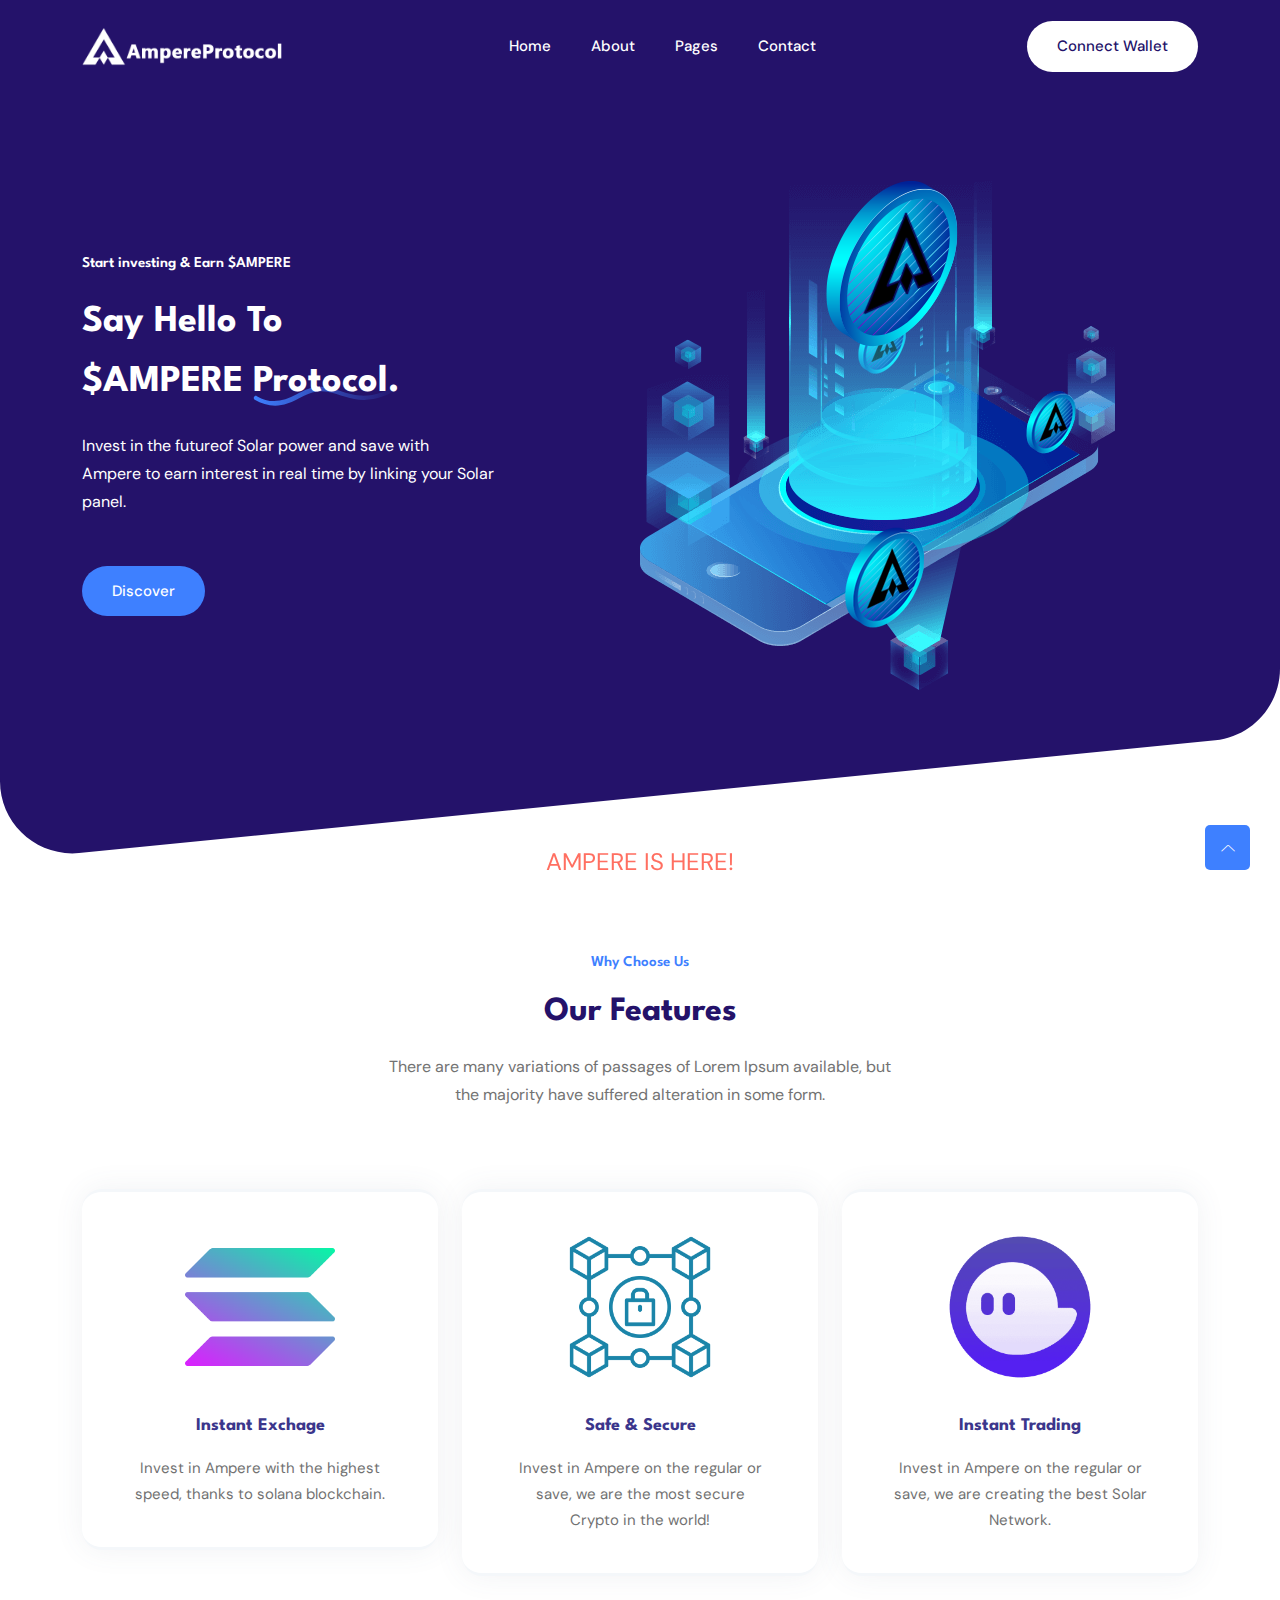
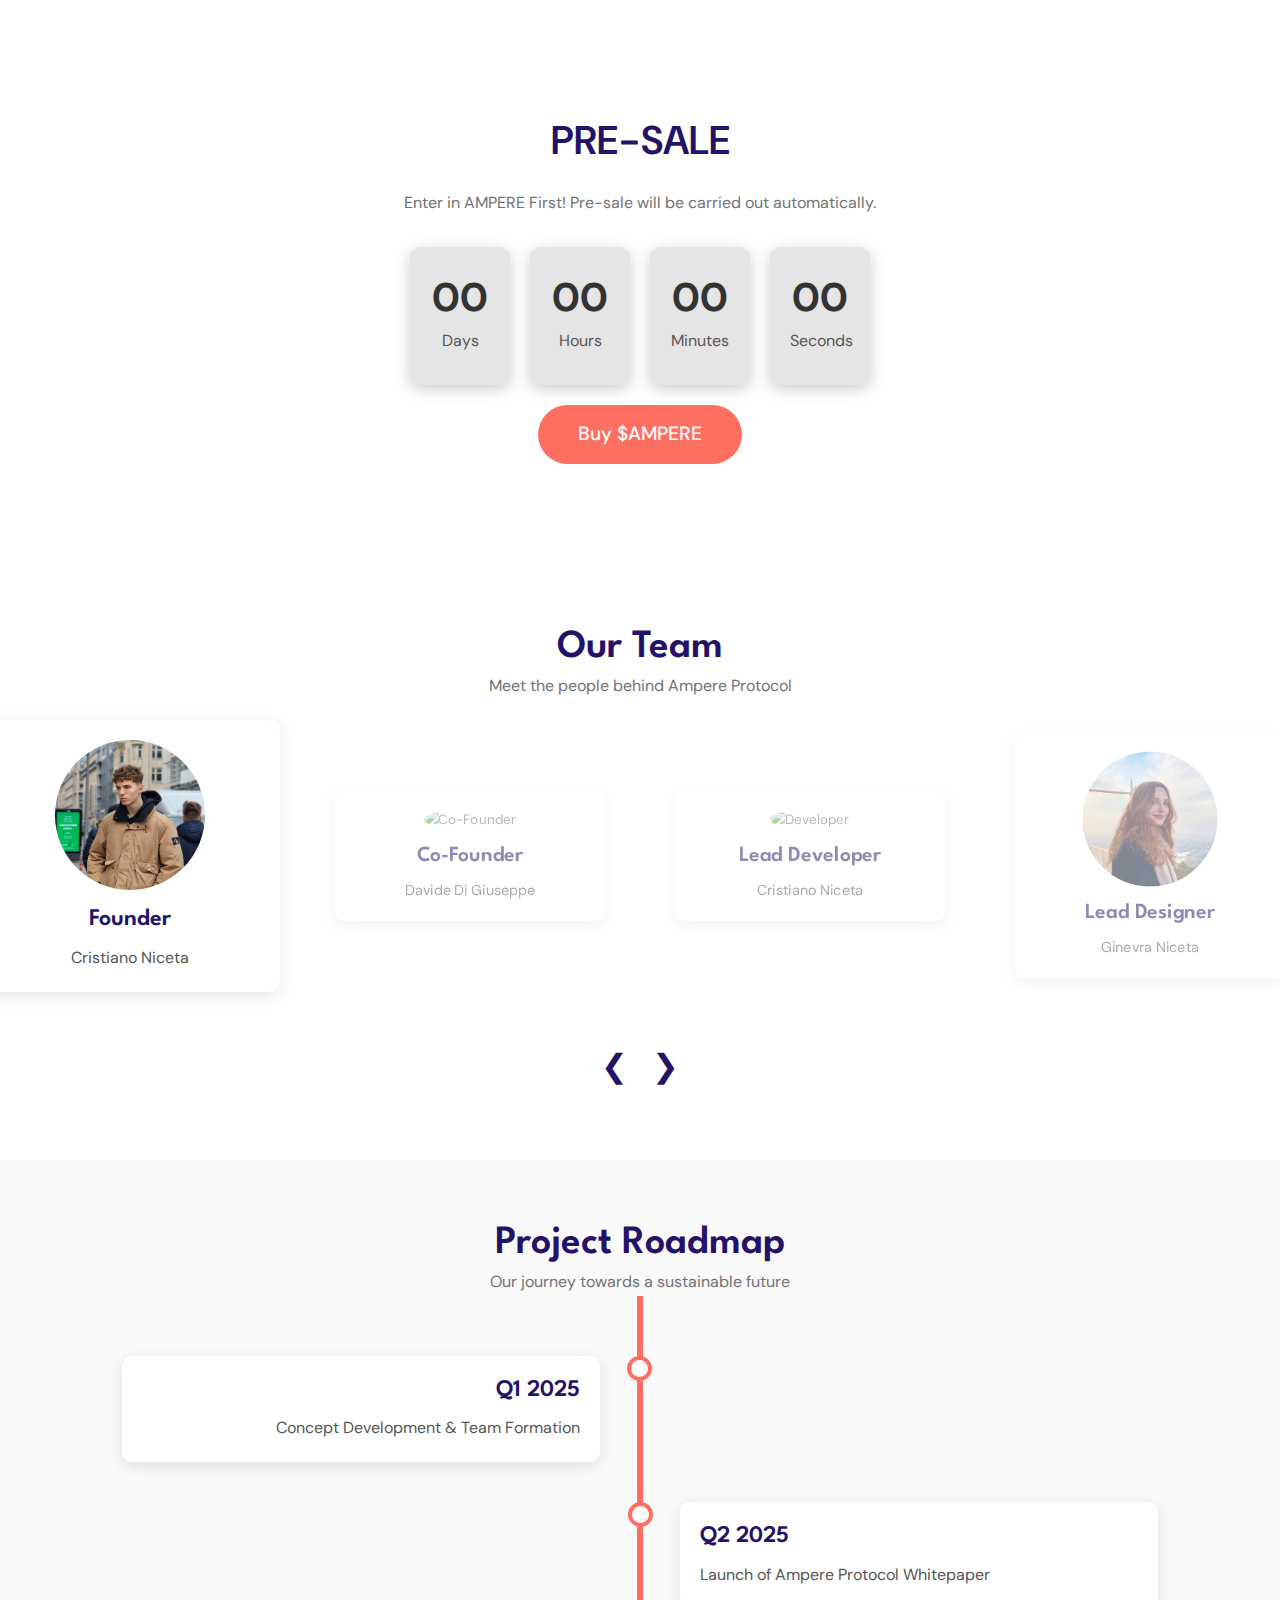
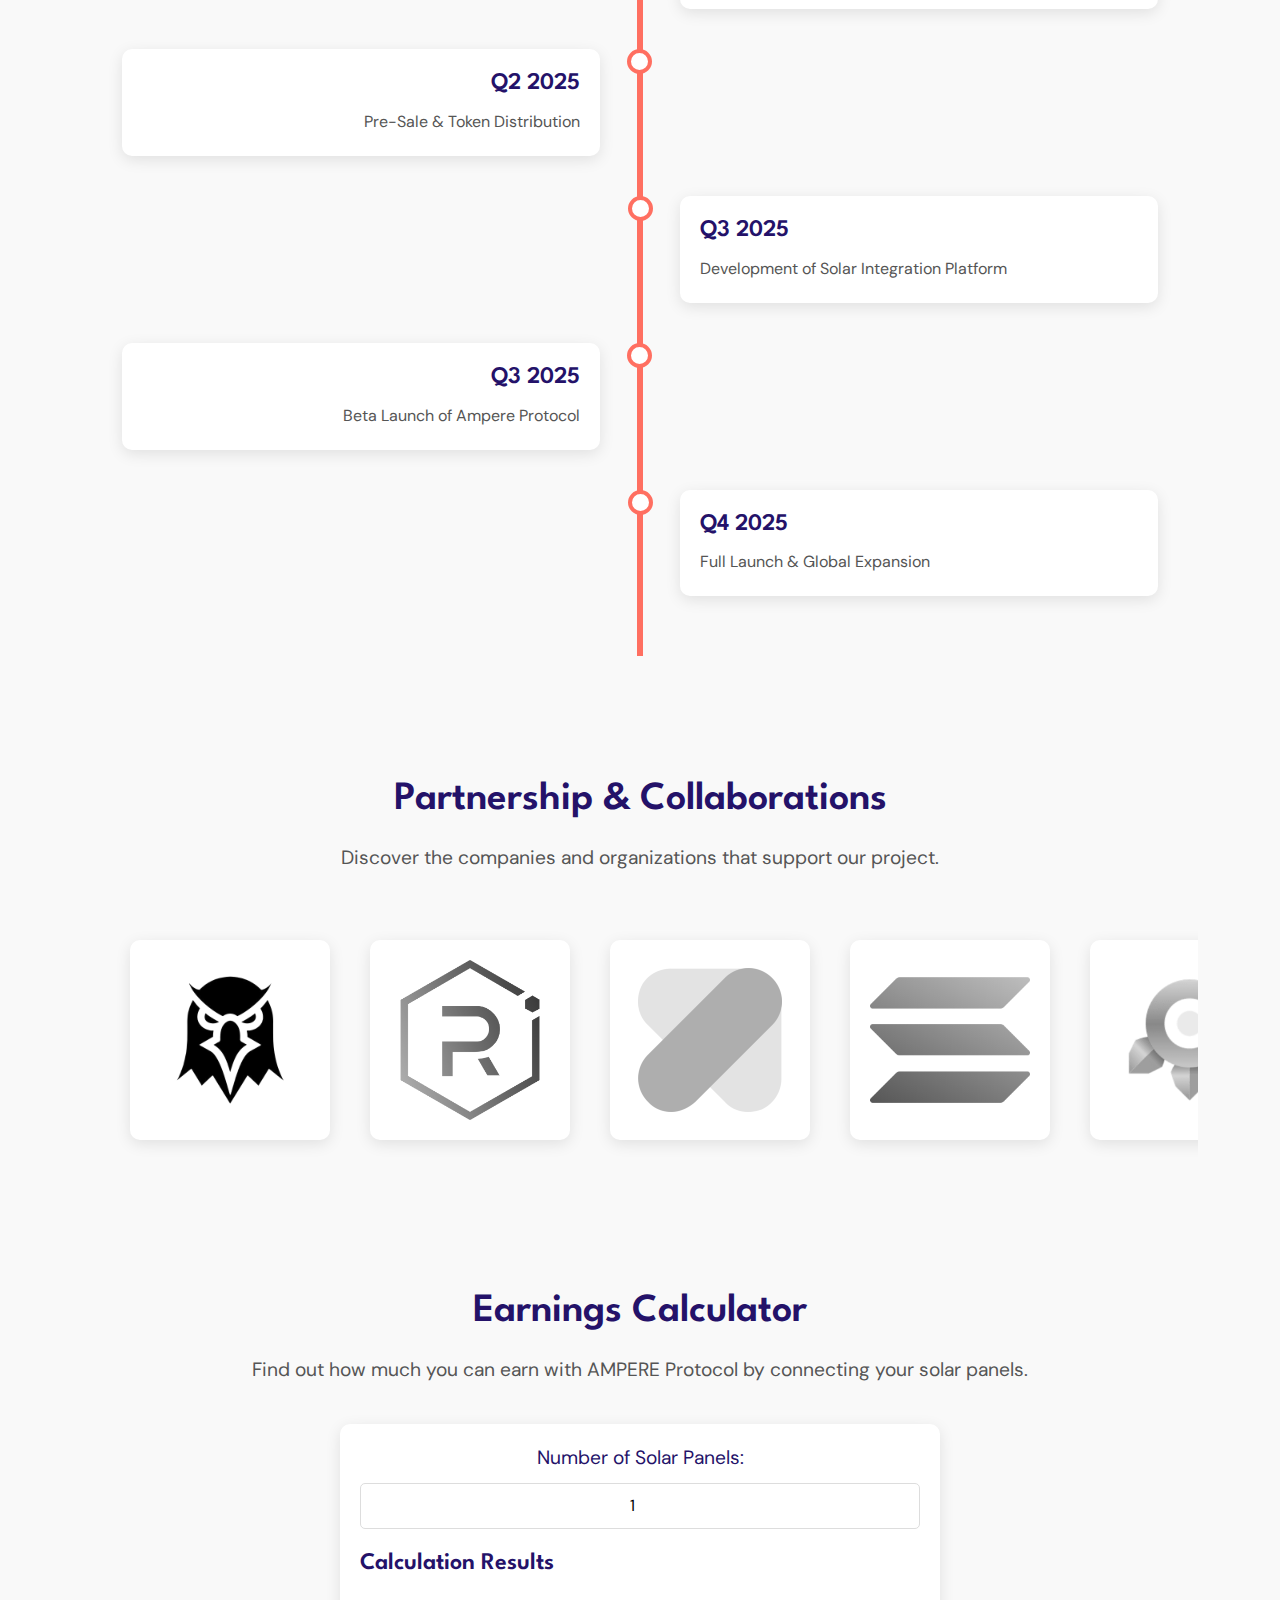
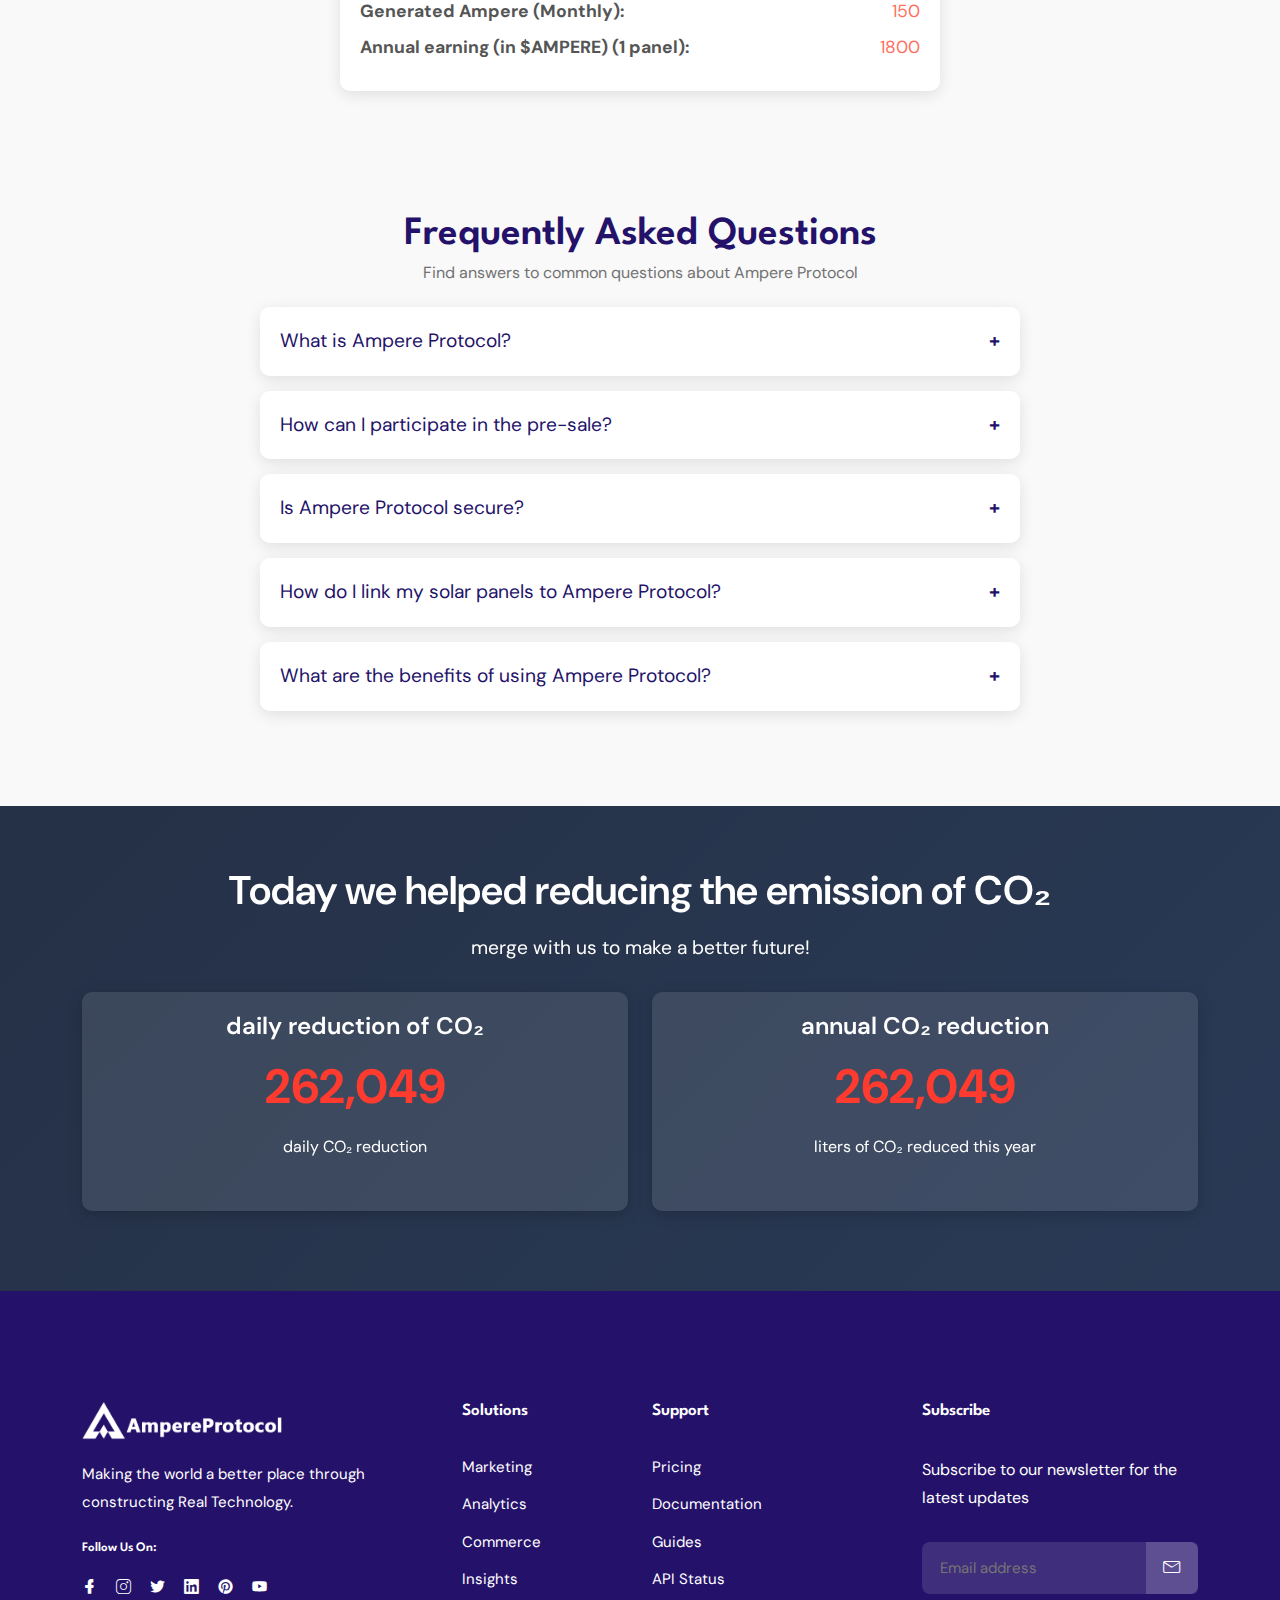
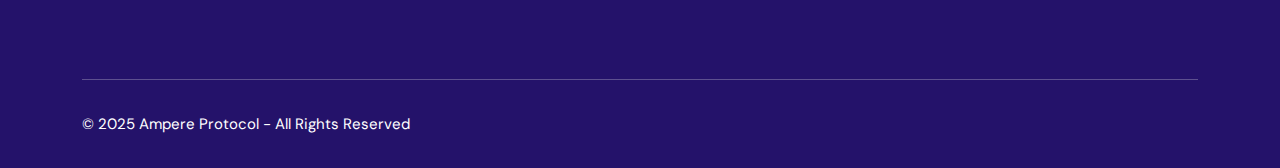
==== index.html @ 222e520d "starting page" ====
<!DOCTYPE html>
<html class="no-js" lang="zxx">

<head>
    <meta charset="utf-8" />
    <meta http-equiv="x-ua-compatible" content="ie=edge" />
    <title>Ampere Protocol - The first Solar crypto.</title>
    <meta name="description" content="" />
    <meta name="viewport" content="width=device-width, initial-scale=1" />
    <link rel="shortcut icon" type="image/x-icon" href="assets/images/favicon.svg" />

    <!-- ========================= CSS here ========================= -->
    <link rel="stylesheet" href="assets/css/bootstrap.min.css" />
    <link rel="stylesheet" href="assets/css/LineIcons.3.0.css" />
    <link rel="stylesheet" href="assets/css/animate.css" />
    <link rel="stylesheet" href="assets/css/tiny-slider.css" />
    <link rel="stylesheet" href="assets/css/glightbox.min.css" />
    <link rel="stylesheet" href="assets/css/main.css" />

    </head>
      <!-- Countdown Timer CSS -->
<body>

    <!-- Preloader -->
    <div class="preloader">
        <div class="preloader-inner">
            <div class="preloader-icon">
                <span></span>
                <span></span>
            </div>
        </div>
    </div>
    <!-- /End Preloader -->

    <!-- Start Header Area -->
    <header class="header navbar-area">
        <div class="container">
            <div class="row align-items-center">
                <div class="col-lg-12">
                    <div class="nav-inner">
                        <!-- Start Navbar -->
                        <nav class="navbar navbar-expand-lg">
                            <a class="navbar-brand" href="index.html">
                                <img src="assets/images/logo/white-logo.svg" alt="Logo">
                            </a>
                            <button class="navbar-toggler mobile-menu-btn" type="button" data-bs-toggle="collapse"
                                data-bs-target="#navbarSupportedContent" aria-controls="navbarSupportedContent"
                                aria-expanded="false" aria-label="Toggle navigation">
                                <span class="toggler-icon"></span>
                                <span class="toggler-icon"></span>
                                <span class="toggler-icon"></span>
                            </button>
                            <div class="collapse navbar-collapse sub-menu-bar" id="navbarSupportedContent">
                                <ul id="nav" class="navbar-nav ms-auto">
                                    <li class="nav-item">
                                        <a href="index.html" class="active" aria-label="Toggle navigation">Home</a>
                                    </li>
                                    <li class="nav-item">
                                        <a href="about-us.html" aria-label="Toggle navigation">About</a>
                                    </li>
                                    <li class="nav-item">
                                        <a class="dd-menu collapsed" href="javascript:void(0)" data-bs-toggle="collapse"
                                            data-bs-target="#submenu-1-1" aria-controls="navbarSupportedContent"
                                            aria-expanded="false" aria-label="Toggle navigation">Pages</a>
                                        <ul class="sub-menu collapse" id="submenu-1-1">
                                            <li class="nav-item"><a href="about-us.html">About Us</a></li>
                                            <li class="nav-item"><a href="signin.html">Sign In</a></li>
                                            <li class="nav-item"><a href="signup.html">Sign Up</a></li>
                                            <li class="nav-item"><a href="reset-password.html">Reset Password</a>
                                            <li class="nav-item"><a href="mail-success.html">Mail Success</a></li>
                                            <li class="nav-item"><a href="404.html">404 Error</a></li>
                                        </ul>
                                    </li>
                                    <li class="nav-item">
                                        <a href="contact.html" aria-label="Toggle navigation">Contact</a>
                                    </li>
                                </ul>
                            </div> <!-- navbar collapse -->
                            <div class="button">
                                <a href="#" id="connectWallet" class="btn">Connect Wallet</a>
                            </div>
                        </nav>
                        <!-- End Navbar -->
                    </div>
                </div>
            </div> <!-- row -->
        </div> <!-- container -->
    </header>
    <!-- End Header Area -->

    <!-- Start Hero Area -->
    <section class="hero-area">
        <img class="hero-shape" src="assets/images/hero/hero-shape.svg" alt="#">
        <div class="container">
            <div class="row align-items-center">
                <div class="col-lg-5 col-md-12 col-12">
                    <div class="hero-content">
                        <h4 class="wow fadeInUp" data-wow-delay=".2s">Start investing & Earn $AMPERE</h4>
                        <h1 class="wow fadeInUp" data-wow-delay=".4s">Say Hello
                            to <br>$AMPERE
                            <span>
                                <img class="text-shape" src="assets/images/hero/text-shape.svg" alt="#">
                                Protocol.
                            </span>
                        </h1>
                        <p class="wow fadeInUp" data-wow-delay=".6s">Invest in the futureof Solar power and save
                            with<br> Ampere to earn interest in real time by linking your Solar panel.
                        </p>
                        <div class="button wow fadeInUp" data-wow-delay=".8s">
                            <a href="about-us.html" class="btn ">Discover</a>
                        </div>
                    </div>
                </div>
                <div class="col-lg-7 col-12">
                    <div class="hero-image">
                        <img class="main-image" src="assets/images/hero/home2-bg.png" alt="#">
                        <img class="h2-move-1" src="assets/images/hero/h2-bit-l.png" alt="#">
                        <img class="h2-move-2" src="assets/images/hero/h2-bit-m.png" alt="#">
                        <img class="h2-move-3" src="assets/images/hero/h2-bit-s.png" alt="#">
                    </div>
                </div>
            </div>
        </div>
    </section>
    <!-- End Hero Area -->

    <!-- Start Feature Area -->
    <div class="feature section">
        <div class="container">
            <div class="row">
                <div class="col-12">
                    <div class="section-title">
                        <h3 class="wow zoomIn" data-wow-delay=".2s">Why choose us</h3>
                        <h2 class="wow fadeInUp" data-wow-delay=".4s">Our features</h2>
                        <p class="wow fadeInUp" data-wow-delay=".6s">There are many variations of passages of Lorem
                            Ipsum available, but the majority have suffered alteration in some form.</p>
                    </div>
                </div>
            </div>
            <div class="row">
                <div class="col-lg-4 col-md-6 col-12 wow fadeInUp" data-wow-delay=".2s">
                    <div class="feature-box">
                        <div class="tumb">
                            <img src="assets/images/features/feature-icon-1.png" alt="">
                        </div>
                        <h4 class="text-title">Instant Exchage</h4>
                        <p>Invest in Ampere with the highest speed, thanks to solana blockchain.</p>
                    </div>
                </div>
                <div class="col-lg-4 col-md-6 col-12 wow fadeInUp" data-wow-delay=".4s">
                    <div class="feature-box">
                        <div class="tumb">
                            <img src="assets/images/features/feature-icon-2.png" alt="">
                        </div>
                        <h4 class="text-title">Safe & Secure</h4>
                        <p>Invest in Ampere on the regular or save, we are the most secure Crypto in the world!</p>
                    </div>
                </div>
                <div class="col-lg-4 col-md-6 col-12 wow fadeInUp" data-wow-delay=".6s">
                    <div class="feature-box">
                        <div class="tumb">
                            <img src="assets/images/features/feature-icon-3.png" alt="">
                        </div>
                        <h4 class="text-title">Instant Trading</h4>
                        <p>Invest in Ampere on the regular or save, we are creating the best Solar Network.</p>
                    </div>
                </div>
            </div>
        </div>
    </div>
    <!-- End Features Area -->

    <!-- Start Pre-Sale Area -->
    <section class="pre-sale-section">
        <div class="container">
            <h2>PRE-SALE</h2>
            <p>Enter in AMPERE First! Pre-sale will be carried out automatically.</p>
            <div class="countdown" id="countdown">
                <div>
                    <span id="days">00</span>
                    <p>Days</p>
                </div>
                <div>
                    <span id="hours">00</span>
                    <p>Hours</p>
                </div>
                <div>
                    <span id="minutes">00</span>
                    <p>Minutes</p>
                </div>
                <div>
                    <span id="seconds">00</span>
                    <p>Seconds</p>
                </div>
            </div>
            <div class="button">
                <a href="#" id="buyAmpere" class="btn">Buy $AMPERE</a>
            </div>
        </div>
    </section>
    <!-- End Pre-Sale Area -->
	<!-- Start Team Section -->
<section class="team-section" style="padding: 60px 0; background: #fff; text-align: center;">
    <div class="container">
        <h2 class="wow fadeInUp" data-wow-delay=".2s">Our Team</h2>
        <p class="wow fadeInUp" data-wow-delay=".4s">Meet the people behind Ampere Protocol</p>

        <div class="team-carousel">
            <div class="team-member active">
                <img src="assets/images/team/founder.png" alt="Founder">
                <h3>Founder</h3>
                <p>Cristiano Niceta</p>
            </div>
            <div class="team-member">
                <img src="assets/images/team/co-founder.jpg" alt="Co-Founder">
                <h3>Co-Founder</h3>
                <p>Davide Di Giuseppe</p>
            </div>
            <div class="team-member">
                <img src="assets/images/team/developer.jpg" alt="Developer">
                <h3>Lead Developer</h3>
                <p>Cristiano Niceta</p>
            </div>
            <div class="team-member">
                <img src="assets/images/team/designer.jpg" alt="Designer">
                <h3>Lead Designer</h3>
                <p>Ginevra Niceta</p>
            </div>
        </div>

        <div class="carousel-controls">
            <button id="prevBtn" class="carousel-btn">&#10094;</button>
            <button id="nextBtn" class="carousel-btn">&#10095;</button>
        </div>
    </div>
</section>
<!-- End Team Section -->
<!-- Start Roadmap Section -->
<section class="roadmap-section" style="padding: 60px 0; background: #f9f9f9; text-align: center;">
    <div class="container">
        <h2 class="wow fadeInUp" data-wow-delay=".2s">Project Roadmap</h2>
        <p class="wow fadeInUp" data-wow-delay=".4s">Our journey towards a sustainable future</p>

        <div class="timeline">
            <div class="timeline-item">
                <div class="timeline-content wow fadeInUp" data-wow-delay=".2s">
                    <h3>Q1 2025</h3>
                    <p>Concept Development & Team Formation</p>
                </div>
            </div>
            <div class="timeline-item">
                <div class="timeline-content wow fadeInUp" data-wow-delay=".4s">
                    <h3>Q2 2025</h3>
                    <p>Launch of Ampere Protocol Whitepaper</p>
                </div>
            </div>
            <div class="timeline-item">
                <div class="timeline-content wow fadeInUp" data-wow-delay=".6s">
                    <h3>Q2 2025</h3>
                    <p>Pre-Sale & Token Distribution</p>
                </div>
            </div>
            <div class="timeline-item">
                <div class="timeline-content wow fadeInUp" data-wow-delay=".8s">
                    <h3>Q3 2025</h3>
                    <p>Development of Solar Integration Platform</p>
                </div>
            </div>
            <div class="timeline-item">
                <div class="timeline-content wow fadeInUp" data-wow-delay="1s">
                    <h3>Q3 2025</h3>
                    <p>Beta Launch of Ampere Protocol</p>
                </div>
            </div>
            <div class="timeline-item">
                <div class="timeline-content wow fadeInUp" data-wow-delay="1.2s">
                    <h3>Q4 2025</h3>
                    <p>Full Launch & Global Expansion</p>
                </div>
            </div>
        </div>
    </div>
</section>
<!-- End Roadmap Section -->
<!-- Start Partnership Section -->
<section class="partnership-section" style="padding: 60px 0; background: #f9f9f9; text-align: center; overflow: hidden;">
    <div class="container">
        <h2 class="wow fadeInUp" data-wow-delay=".2s">Partnership & Collaborations</h2>
        <p class="wow fadeInUp" data-wow-delay=".4s">Discover the companies and organizations that support our project.</p>

        <div class="partnership-carousel wow fadeInUp" data-wow-delay=".6s">
            <div class="partnership-track">
                <div class="partnership-item">
                    <img src="assets/images/partnership/logo1.png" alt="Partner 1">
                </div>
                <div class="partnership-item">
                    <img src="assets/images/partnership/logo2.png" alt="Partner 2">
                </div>
                <div class="partnership-item">
                    <img src="assets/images/partnership/logo3.png" alt="Partner 3">
                </div>
                <div class="partnership-item">
                    <img src="assets/images/partnership/logo4.png" alt="Partner 4">
                </div>
                <div class="partnership-item">
                    <img src="assets/images/partnership/logo5.png" alt="Partner 5">
                </div>
                <div class="partnership-item">
                    <img src="assets/images/partnership/logo6.png" alt="Partner 6">
                </div>
                <!-- Duplica gli elementi per un effetto continuo -->
                <div class="partnership-item">
                    <img src="assets/images/partnership/logo1.png" alt="Partner 1">
                </div>
                <div class="partnership-item">
                    <img src="assets/images/partnership/logo2.png" alt="Partner 2">
                </div>
                <div class="partnership-item">
                    <img src="assets/images/partnership/logo3.png" alt="Partner 3">
                </div>
                <div class="partnership-item">
                    <img src="assets/images/partnership/logo4.png" alt="Partner 4">
                </div>
                <div class="partnership-item">
                    <img src="assets/images/partnership/logo5.png" alt="Partner 5">
                </div>
                <div class="partnership-item">
                    <img src="assets/images/partnership/logo6.png" alt="Partner 6">
                </div>
            </div>
        </div>
    </div>
</section>

<!-- Start Earnings Calculator Section -->
<section class="earnings-calculator-section" style="padding: 60px 0; background: #f9f9f9; text-align: center;">
    <div class="container">
        <h2 class="wow fadeInUp" data-wow-delay=".2s">Earnings Calculator</h2>
        <p class="wow fadeInUp" data-wow-delay=".4s">Find out how much you can earn with AMPERE Protocol by connecting your solar panels.</p>

        <div class="calculator-container wow fadeInUp" data-wow-delay=".6s">
            <div class="calculator-input">
                <label for="panelCount">Number of Solar Panels:</label>
                <input type="number" id="panelCount" min="1" value="1" oninput="calculateEarnings()">
            </div>
            <div class="calculator-results">
                <h3>Calculation Results</h3>
                <div class="result-item">
                    <span>Generated Ampere (Monthly):</span>
                    <span id="totalAmpere">150</span>
                </div>
                <div class="result-item">
                    <span>Annual earning (in $AMPERE) (1 panel):</span>
                    <span id="annualEarnings">1800</span>
                </div>
            </div>
        </div>
    </div>
</section>
<!-- End Earnings Calculator Section -->

<!-- Stile aggiuntivo per la sezione Calcolatore di Guadagni -->


<!-- Script per il calcolo dei guadagni -->
<script>
    function calculateEarnings() {
        const panelCount = document.getElementById('panelCount').value;
        const amperePerPanel = 150; // Amperes generated by a single panel per month
        const ampereValue = 0.04; // Valore di 1 AMPERE in dollari

        const totalAmpere = panelCount * amperePerPanel;
        const totalEarnings = totalAmpere * ampereValue;
        const annualEarnings = totalEarnings * 12;

        document.getElementById('totalAmpere').innerText = totalAmpere;
        document.getElementById('totalEarnings').innerText = totalEarnings.toFixed(2);
        document.getElementById('annualEarnings').innerText = annualEarnings.toFixed(2);
    }

    // Esegui il calcolo iniziale al caricamento della pagina
    document.addEventListener('DOMContentLoaded', calculateEarnings);
</script>
<!-- Start FAQ Section -->
<section class="faq-section" style="padding: 60px 0; background: #f9f9f9; text-align: center;">
    <div class="container">
        <h2 class="wow fadeInUp" data-wow-delay=".2s">Frequently Asked Questions</h2>
        <p class="wow fadeInUp" data-wow-delay=".4s">Find answers to common questions about Ampere Protocol</p>

        <div class="faq-accordion">
            <div class="faq-item wow fadeInUp" data-wow-delay=".2s">
                <button class="faq-question">What is Ampere Protocol?</button>
                <div class="faq-answer">
                    <p>Ampere Protocol is the first Solar crypto, designed to integrate solar power with blockchain technology, allowing users to earn interest by linking their solar panels.</p>
                </div>
            </div>
            <div class="faq-item wow fadeInUp" data-wow-delay=".4s">
                <button class="faq-question">How can I participate in the pre-sale?</button>
                <div class="faq-answer">
                    <p>You can participate in the pre-sale by connecting your wallet and purchasing $AMPERE tokens during the pre-sale period. Follow the instructions on the website to complete the process.</p>
                </div>
            </div>
            <div class="faq-item wow fadeInUp" data-wow-delay=".6s">
                <button class="faq-question">Is Ampere Protocol secure?</button>
                <div class="faq-answer">
                    <p>Yes, Ampere Protocol is built on the Solana blockchain, which is known for its high security and speed. We also implement additional security measures to protect your investments.</p>
                </div>
            </div>
            <div class="faq-item wow fadeInUp" data-wow-delay=".8s">
                <button class="faq-question">How do I link my solar panels to Ampere Protocol?</button>
                <div class="faq-answer">
                    <p>Once the platform is fully launched, you will be able to link your solar panels through our integration platform. Detailed instructions will be provided at that time.</p>
                </div>
            </div>
            <div class="faq-item wow fadeInUp" data-wow-delay="1s">
                <button class="faq-question">What are the benefits of using Ampere Protocol?</button>
                <div class="faq-answer">
                    <p>Ampere Protocol allows you to earn interest on your solar energy production, reduce your carbon footprint, and contribute to a sustainable future.</p>
                </div>
            </div>
        </div>
    </div>
</section>
<!-- End FAQ Section -->

<!-- Stile aggiuntivo per la sezione FAQ -->


<!-- Script per l'accordion FAQ -->
<script>
    document.addEventListener('DOMContentLoaded', () => {
        const faqQuestions = document.querySelectorAll('.faq-question');

        faqQuestions.forEach(question => {
            question.addEventListener('click', () => {
                const answer = question.nextElementSibling;
                const isActive = question.classList.contains('active');

                // Chiudi tutte le altre risposte
                faqQuestions.forEach(q => {
                    if (q !== question) {
                        q.classList.remove('active');
                        q.nextElementSibling.style.maxHeight = null;
                    }
                });

                // Apri o chiudi la risposta corrente
                if (!isActive) {
                    question.classList.add('active');
                    answer.style.maxHeight = answer.scrollHeight + 'px';
                } else {
                    question.classList.remove('active');
                    answer.style.maxHeight = null;
                }
            });
        });
    });
</script>
<!-- Start CO2 Reduction Section -->
<section class="co2-reduction-section" style="background: linear-gradient(135deg, rgba(30, 60, 114, 0.8), rgba(42, 82, 152, 0.8)), url('assets/images/co2-reduction/solar-panels.jpg') no-repeat center center/cover; padding: 60px 0; color: #fff; text-align: center;">
    <div class="container">
        <h2 class="wow fadeInUp" data-wow-delay=".2s">Today we helped reducing the emission of CO₂</h2>
        <p class="wow fadeInUp" data-wow-delay=".4s">merge with us to make a better future!</p>

        <div class="row wow fadeInUp" data-wow-delay=".6s">
            <div class="col-lg-6 col-md-6 col-12">
                <div class="co2-counter">
                    <h3>daily reduction of CO₂</h3>
                    <div class="counter" id="dailyCounter">0</div>
                    <p>daily CO₂ reduction</p>
                </div>
            </div>
            <div class="col-lg-6 col-md-6 col-12">
                <div class="co2-counter">
                    <h3>annual CO₂ reduction</h3>
                    <div class="counter" id="annualCounter">0</div>
                    <p>liters of CO₂ reduced this year</p>
                </div>
            </div>
        </div>
            </div>
        </div>
    </div>
</section>
<!-- End CO2 Reduction Section -->

<!-- Stile aggiuntivo per la sezione CO2 Reduction -->


<!-- Script per il contatore giornaliero e annuale -->
<script>
    document.addEventListener('DOMContentLoaded', () => {
        const dailyCounter = document.getElementById('dailyCounter');
        const annualCounter = document.getElementById('annualCounter');
        const dailyTarget = 958000; // 958 mila litri di CO₂ al giorno
        const annualTarget = dailyTarget * 365; // 958 mila litri di CO₂ all'anno

        let dailyCount = 0;
        let annualCount = 0;

        const startDate = new Date();
        startDate.setHours(0, 0, 0, 0); // Imposta l'inizio del giorno alle 00:00

        const updateCounters = () => {
            const now = new Date();
            const timeElapsed = now - startDate;
            const totalSecondsInDay = 86400; // 24 ore * 60 minuti * 60 secondi

            // Calcola il progresso giornaliero
            const progress = (timeElapsed / 1000) / totalSecondsInDay;
            dailyCount = Math.floor(dailyTarget * progress);
            dailyCounter.innerText = dailyCount.toLocaleString();

            // Calcola il progresso annuale
            annualCount = Math.floor(dailyTarget * (now.getDay() + progress));
            annualCounter.innerText = annualCount.toLocaleString();

            // Resetta i contatori alla fine della giornata
            if (progress >= 1) {
                startDate.setDate(startDate.getDate() + 1);
                dailyCount = 0;
                annualCount = 0;
            }
        };

        // Aggiorna i contatori ogni secondo
        setInterval(updateCounters, 1000);
        updateCounters(); // Esegui immediatamente per evitare ritardi
    });
</script>
    <!-- Start Footer Area -->
    <footer class="footer section">
        <!-- Start Footer Top -->
        <div class="footer-top">
            <div class="container">
                <div class="inner-content">
                    <div class="row">
                        <div class="col-lg-4 col-md-6 col-12">
                            <!-- Single Widget -->
                            <div class="single-footer f-about">
                                <div class="logo">
                                    <a href="index.html">
                                        <img src="assets/images/logo/white-logo.svg" alt="#">
                                    </a>
                                </div>
                                <p>Making the world a better place through constructing Real Technology.</p>
                                <h4 class="social-title">Follow Us On:</h4>
                                <ul class="social">
                                    <li><a href="https://www.facebook.com/profile.php?id=100077280653900&locale=it_IT"><i class="lni lni-facebook-filled"></i></a></li>
                                    <li><a href="https://www.instagram.com/ampereprotocol?utm_source=ig_web_button_share_sheet&igsh=ZDNlZDc0MzIxNw=="><i class="lni lni-instagram"></i></a></li>
                                    <li><a href="https://x.com/amperelayer"><i class="lni lni-twitter-original"></i></a></li>
                                    <li><a href="https://www.linkedin.com/in/cristiano-niceta-742919262/"><i class="lni lni-linkedin-original"></i></a></li>
                                    <li><a href="javascript:void(0)"><i class="lni lni-pinterest"></i></a></li>
                                    <li><a href="https://www.youtube.com/@ampereprotocol"><i class="lni lni-youtube"></i></a></li>
                                </ul>
                            </div>
                            <!-- End Single Widget -->
                        </div>
                        <div class="col-lg-2 col-md-6 col-12">
                            <!-- Single Widget -->
                            <div class="single-footer f-link">
                                <h3>Solutions</h3>
                                <ul>
                                    <li><a href="javascript:void(0)">Marketing</a></li>
                                    <li><a href="javascript:void(0)">Analytics</a></li>
                                    <li><a href="javascript:void(0)">Commerce</a></li>
                                    <li><a href="javascript:void(0)">Insights</a></li>
                                </ul>
                            </div>
                            <!-- End Single Widget -->
                        </div>
                        <div class="col-lg-2 col-md-6 col-12">
                            <!-- Single Widget -->
                            <div class="single-footer f-link">
                                <h3>Support</h3>
                                <ul>
                                    <li><a href="javascript:void(0)">Pricing</a></li>
                                    <li><a href="javascript:void(0)">Documentation</a></li>
                                    <li><a href="javascript:void(0)">Guides</a></li>
                                    <li><a href="javascript:void(0)">API Status</a></li>
                                </ul>
                            </div>
                            <!-- End Single Widget -->
                        </div>
                        <div class="col-lg-4 col-md-6 col-12">
                            <!-- Single Widget -->
                            <div class="single-footer newsletter">
                                <h3>Subscribe</h3>
                                <p>Subscribe to our newsletter for the latest updates</p>
                                <form action="#" method="get" target="_blank" class="newsletter-form">
                                    <input name="EMAIL" placeholder="Email address" required="required" type="email">
                                    <div class="button">
                                        <button class="sub-btn"><i class="lni lni-envelope"></i>
                                        </button>
                                    </div>
                                </form>
                            </div>
                            <!-- End Single Widget -->
                        </div>
                    </div>
                </div>
            </div>
        </div>
        <!--/ End Footer Top -->
        <!-- Start Copyright Area -->
        <div class="copyright-area">
            <div class="container">
                <div class="inner-content">
                    <div class="row">
                        <div class="col-lg-6 col-md-6 col-12">
                            <p class="copyright-text">© 2025 Ampere Protocol - All Rights Reserved</p>
                        </div>
                    </div>
                </div>
            </div>
        </div>
        <!-- End Copyright Area -->
    </footer>
    <!--/ End Footer Area -->

    <!-- ========================= scroll-top ========================= -->
    <a href="#" class="scroll-top">
        <i class="lni lni-chevron-up"></i>
    </a>

    <!-- ========================= JS here ========================= -->
    <script src="assets/js/bootstrap.min.js"></script>
    <script src="assets/js/wow.min.js"></script>
    <script src="assets/js/tiny-slider.js"></script>
    <script src="assets/js/glightbox.min.js"></script>
    <script src="assets/js/count-up.min.js"></script>
    <script src="assets/js/main.js"></script>

    <!-- Phantom Wallet Integration -->
    <script src="https://unpkg.com/@solana/web3.js@latest/lib/index.iife.js"></script>
    <script>
        document.addEventListener('DOMContentLoaded', () => {
            const connectButton = document.getElementById('connectWallet');
            const buyAmpereButton = document.getElementById('buyAmpere');
            const walletAddress = '7uF3aVUviFggvJoTo5Hc4nEB99UAFNz5bJE8PbiGf34C'; // Il tuo indirizzo Phantom Wallet

            connectButton.addEventListener('click', async () => {
                try {
                    // Controlla se Phantom è installato
                    if (!window.solana || !window.solana.isPhantom) {
                        alert('Phantom Wallet non è installato!');
                        return;
                    }

                    // Richiedi la connessione al wallet
                    const resp = await window.solana.connect();
                    if (resp.publicKey) {
                        console.log('Connesso con successo! Public Key:', resp.publicKey.toString());
                        alert('Wallet connesso con successo!');
                        // Puoi aggiornare l'interfaccia utente qui per riflettere lo stato connesso
                        connectButton.textContent = "Wallet Connected";
                                   }
            } catch (err) {
                console.error('Errore durante la connessione:', err);
                alert('Errore durante la connessione al wallet.');
            }
        });

        buyAmpereButton.addEventListener('click', async () => {
            try {
                // Controlla se Phantom è installato
                if (!window.solana || !window.solana.isPhantom) {
                    alert('Phantom Wallet non è installato!');
                    return;
                }

                // Richiedi la connessione al wallet se non è già connesso
                const resp = await window.solana.connect();
                if (!resp.publicKey) {
                    alert('Devi connettere il tuo wallet prima di procedere.');
                    return;
                }

                // Definisci l'importo di SOL da inviare (es. 1 SOL)
                const amountInSol = 1; // Puoi modificare questo valore
                const amountInLamports = amountInSol * 1000000000; // Converti SOL in lamports

                // Crea una transazione per inviare SOL
                const connection = new solanaWeb3.Connection(solanaWeb3.clusterApiUrl('mainnet-beta'));
                const transaction = new solanaWeb3.Transaction().add(
                    solanaWeb3.SystemProgram.transfer({
                        fromPubkey: resp.publicKey,
                        toPubkey: new solanaWeb3.PublicKey(walletAddress),
                        lamports: amountInLamports,
                    })
                );

                // Firma e invia la transazione
                const { blockhash } = await connection.getRecentBlockhash();
                transaction.recentBlockhash = blockhash;
                transaction.feePayer = resp.publicKey;

                const signedTransaction = await window.solana.signTransaction(transaction);
                const signature = await connection.sendRawTransaction(signedTransaction.serialize());

                console.log('Transazione inviata con successo! Firma:', signature);

                // Aggiorna il testo del pulsante con un'animazione
                buyAmpereButton.textContent = "Enjoy!";
                buyAmpereButton.classList.add('enjoy-animation');

                // Disabilita il pulsante dopo l'acquisto
                buyAmpereButton.disabled = true;

            } catch (err) {
                console.error('Errore durante l\'invio della transazione:', err);
                alert('Errore durante l\'invio della transazione.');
            }
        });
    });

    // Countdown Timer Script
    const countdown = () => {
        const countDate = new Date('September 15, 2025 00:00:00').getTime();
        const now = new Date().getTime();
        const gap = countDate - now;

        const second = 1000;
        const minute = second * 60;
        const hour = minute * 60;
        const day = hour * 24;

        const textDay = Math.floor(gap / day);
        const textHour = Math.floor((gap % day) / hour);
        const textMinute = Math.floor((gap % hour) / minute);
        const textSecond = Math.floor((gap % minute) / second);

        document.getElementById('days').innerText = textDay;
        document.getElementById('hours').innerText = textHour;
        document.getElementById('minutes').innerText = textMinute;
        document.getElementById('seconds').innerText = textSecond;

        if (gap <= 0) {
            clearInterval(interval);
            document.getElementById('days').innerText = '00';
            document.getElementById('hours').innerText = '00';
            document.getElementById('minutes').innerText = '00';
            document.getElementById('seconds').innerText = '00';

            // Mostra l'easter egg
            const easterEgg = document.createElement('div');
            easterEgg.className = 'easter-egg';
            easterEgg.innerText = 'AMPERE IS HERE!';
            document.body.appendChild(easterEgg);
            easterEgg.style.display = 'block';
        }
    };

    const interval = setInterval(countdown, 1000);
</script>
<script>
    document.addEventListener('DOMContentLoaded', () => {
        const teamMembers = document.querySelectorAll('.team-member');
        const prevBtn = document.getElementById('prevBtn');
        const nextBtn = document.getElementById('nextBtn');
        let currentIndex = 0;

        const updateCarousel = () => {
            teamMembers.forEach((member, index) => {
                if (index === currentIndex) {
                    member.classList.add('active');
                } else {
                    member.classList.remove('active');
                }
            });
        };

        prevBtn.addEventListener('click', () => {
            currentIndex = (currentIndex > 0) ? currentIndex - 1 : teamMembers.length - 1;
            updateCarousel();
        });

        nextBtn.addEventListener('click', () => {
            currentIndex = (currentIndex < teamMembers.length - 1) ? currentIndex + 1 : 0;
            updateCarousel();
        });

        updateCarousel(); // Inizializza il carosello
    });
</script>

</body>
</html>
---- assets/css/tiny-slider.css ----
.tns-outer{padding:0!important}.tns-outer [hidden]{display:none!important}.tns-outer [aria-controls],.tns-outer [data-action]{cursor:pointer}.tns-slider{-webkit-transition:all 0s;-moz-transition:all 0s;transition:all 0s}.tns-slider>.tns-item{-webkit-box-sizing:border-box;-moz-box-sizing:border-box;box-sizing:border-box}.tns-horizontal.tns-subpixel{white-space:nowrap}.tns-horizontal.tns-subpixel>.tns-item{display:inline-block;vertical-align:top;white-space:normal}.tns-horizontal.tns-no-subpixel:after{content:'';display:table;clear:both}.tns-horizontal.tns-no-subpixel>.tns-item{float:left}.tns-horizontal.tns-carousel.tns-no-subpixel>.tns-item{margin-right:-100%}.tns-no-calc{position:relative;left:0}.tns-gallery{position:relative;left:0;min-height:1px}.tns-gallery>.tns-item{position:absolute;left:-100%;-webkit-transition:transform 0s,opacity 0s;-moz-transition:transform 0s,opacity 0s;transition:transform 0s,opacity 0s}.tns-gallery>.tns-slide-active{position:relative;left:auto!important}.tns-gallery>.tns-moving{-webkit-transition:all .25s;-moz-transition:all .25s;transition:all .25s}.tns-autowidth{display:inline-block}.tns-lazy-img{-webkit-transition:opacity .6s;-moz-transition:opacity .6s;transition:opacity .6s;opacity:.6}.tns-lazy-img.tns-complete{opacity:1}.tns-ah{-webkit-transition:height 0s;-moz-transition:height 0s;transition:height 0s}.tns-ovh{overflow:hidden}.tns-visually-hidden{position:absolute;left:-10000em}.tns-transparent{opacity:0;visibility:hidden}.tns-fadeIn{opacity:1;filter:alpha(opacity=100);z-index:0}.tns-normal,.tns-fadeOut{opacity:0;filter:alpha(opacity=0);z-index:-1}.tns-vpfix{white-space:nowrap}.tns-vpfix>div,.tns-vpfix>li{display:inline-block}.tns-t-subp2{margin:0 auto;width:310px;position:relative;height:10px;overflow:hidden}.tns-t-ct{width:2333.3333333%;width:-webkit-calc(100% * 70/3);width:-moz-calc(100% * 70/3);width:calc(100% * 70/3);position:absolute;right:0}.tns-t-ct:after{content:'';display:table;clear:both}.tns-t-ct>div{width:1.4285714%;width:-webkit-calc(100%/70);width:-moz-calc(100%/70);width:calc(100%/70);height:10px;float:left}
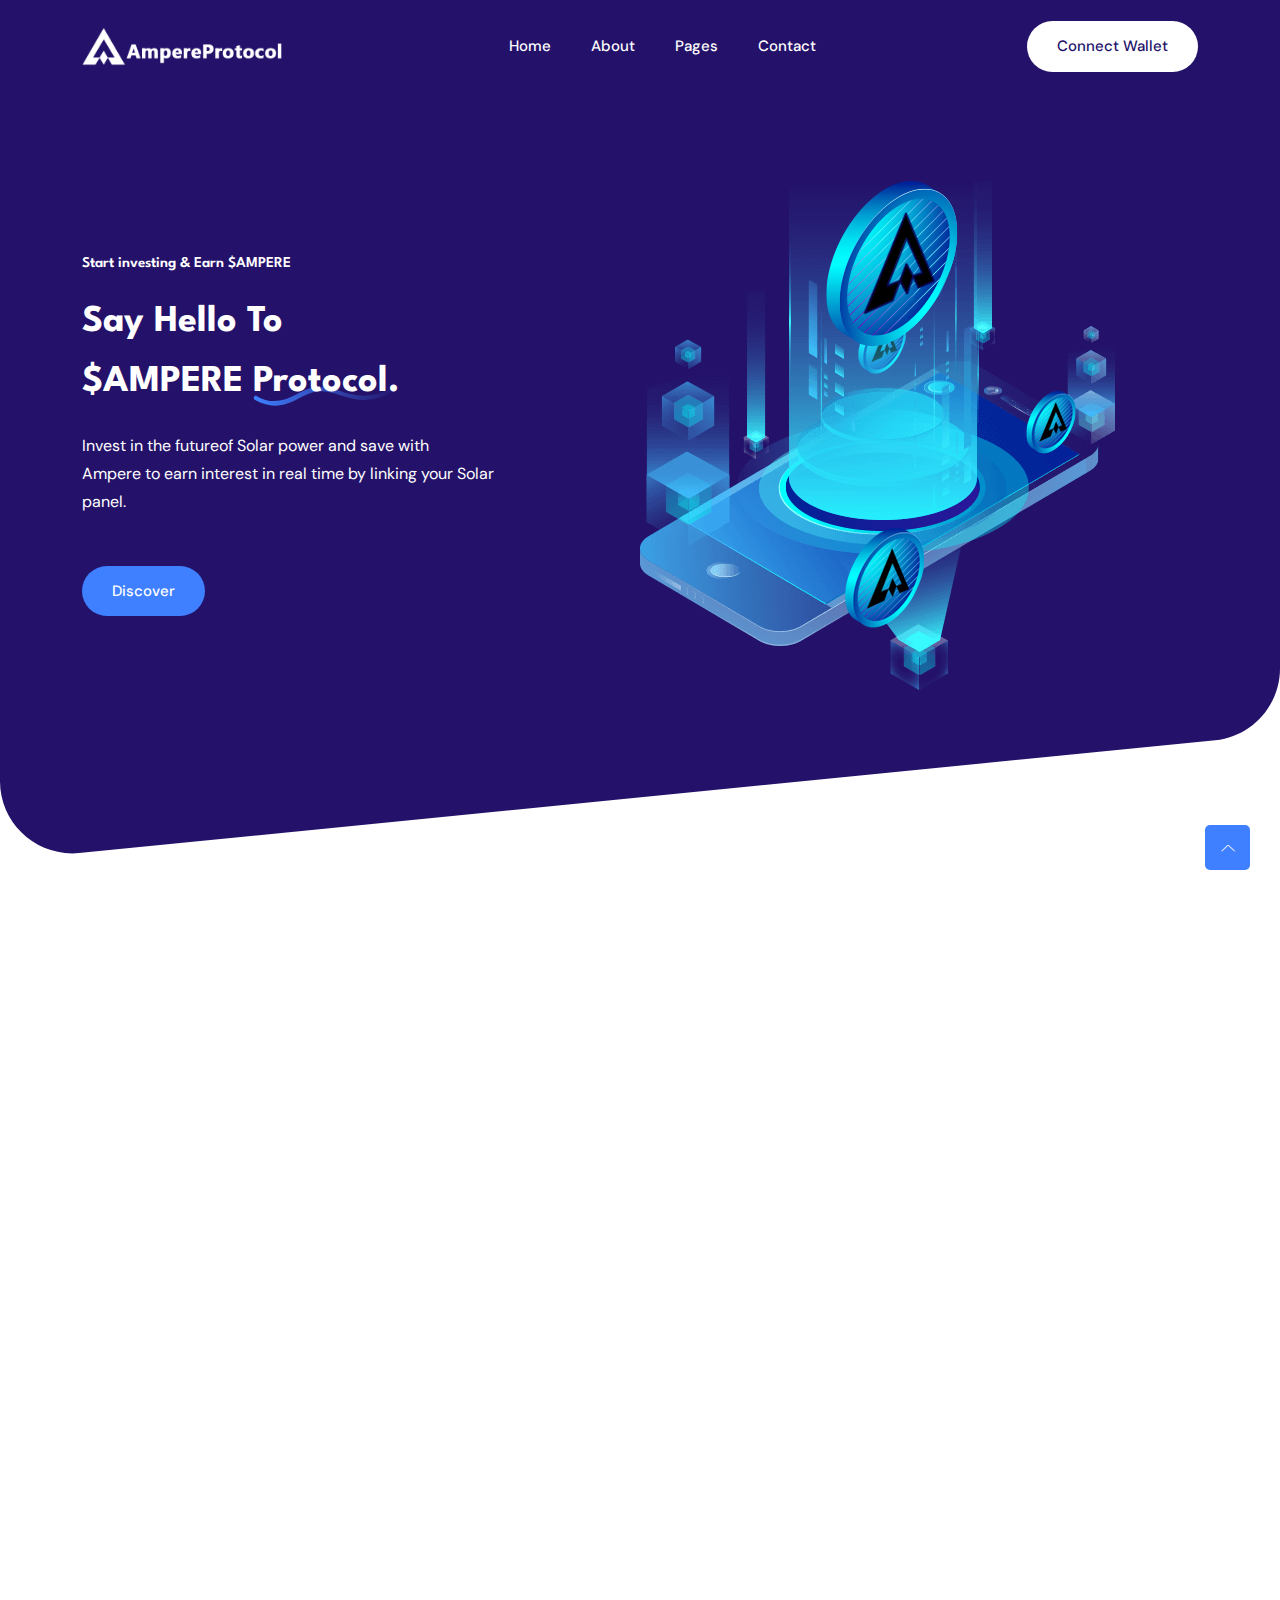
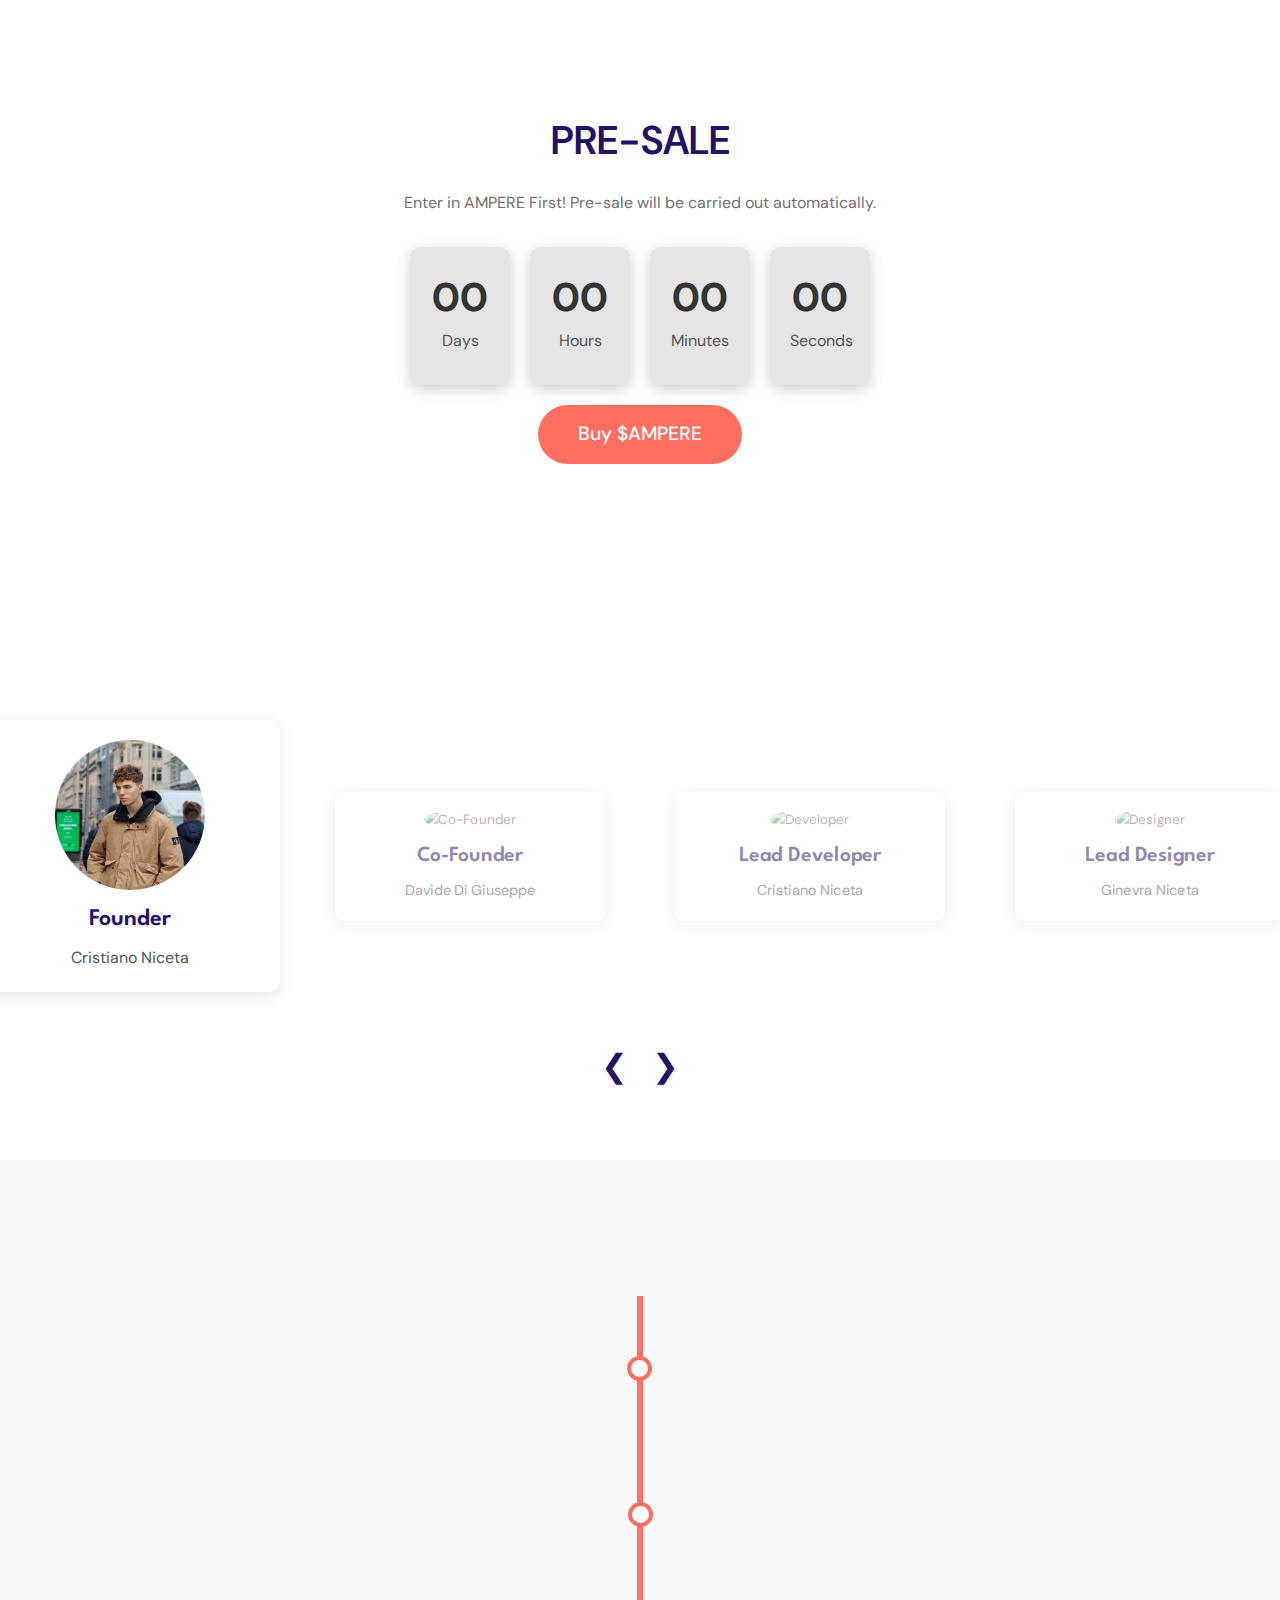
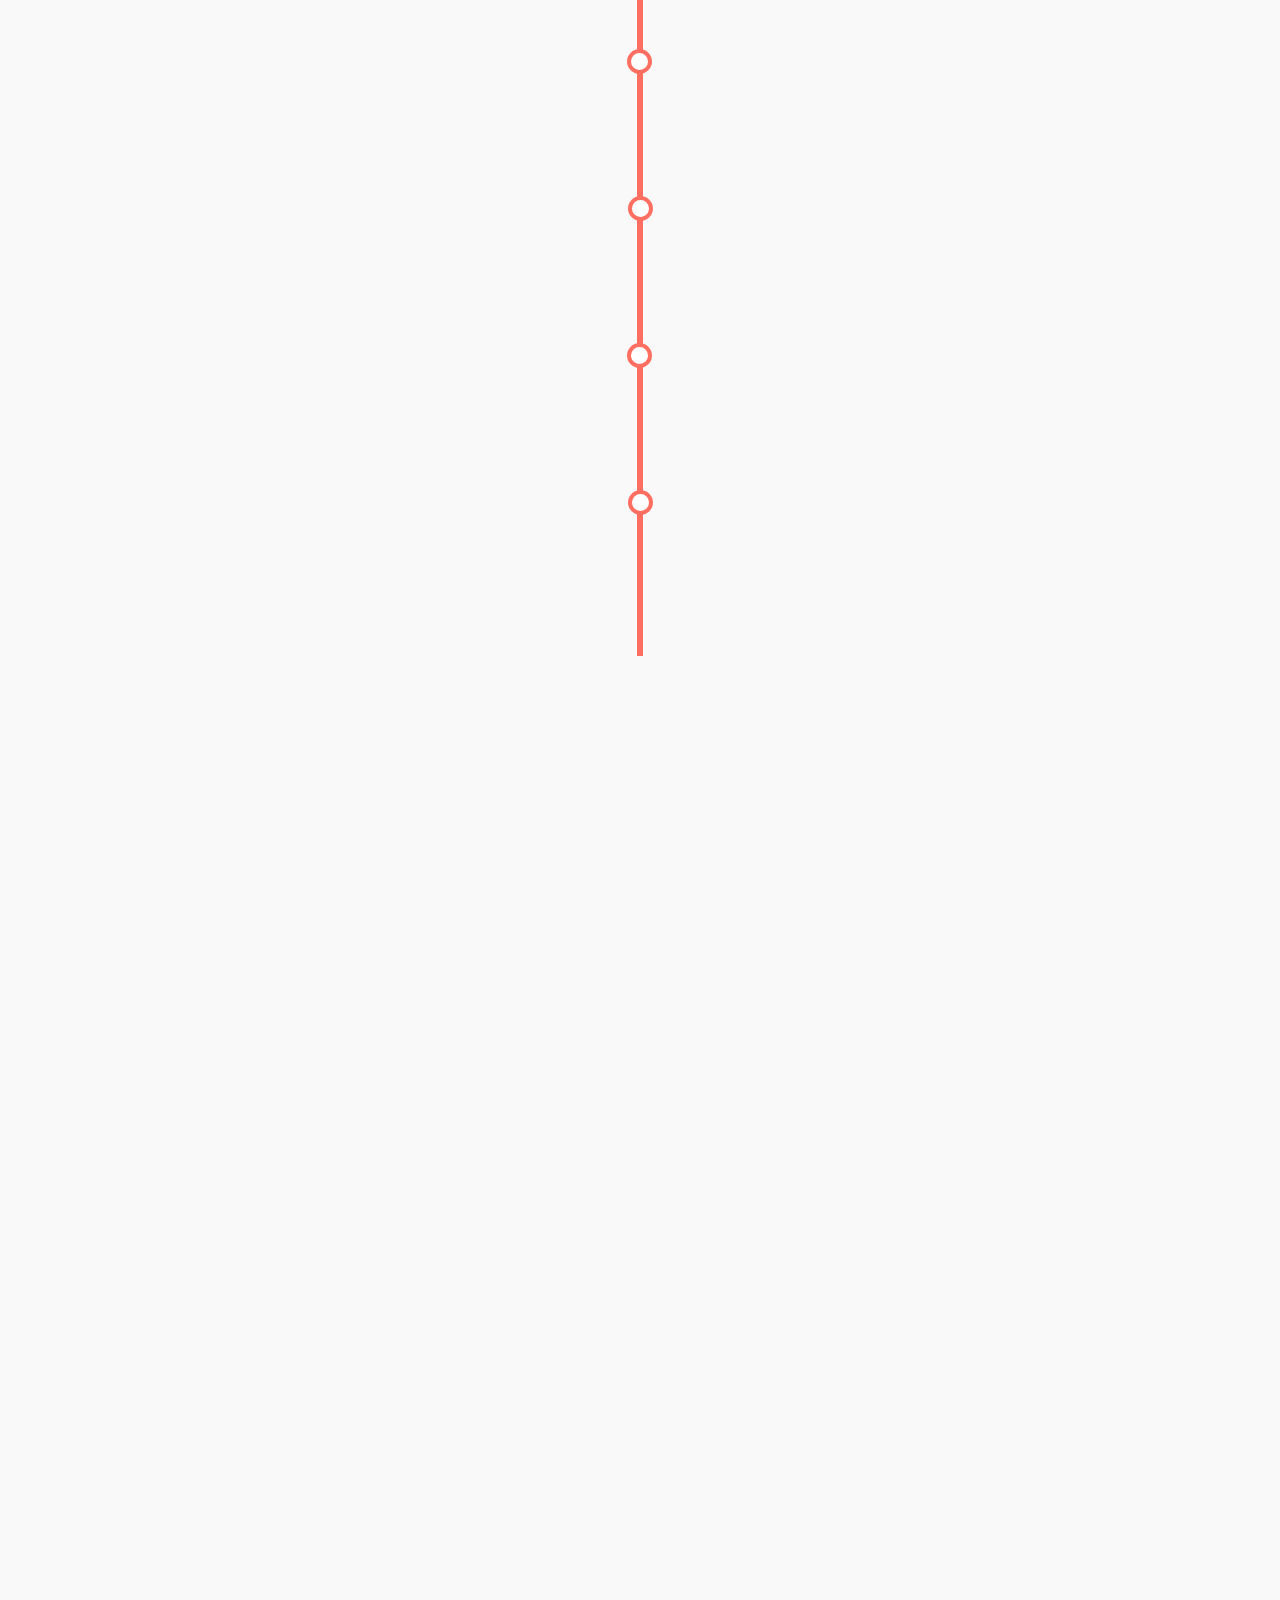
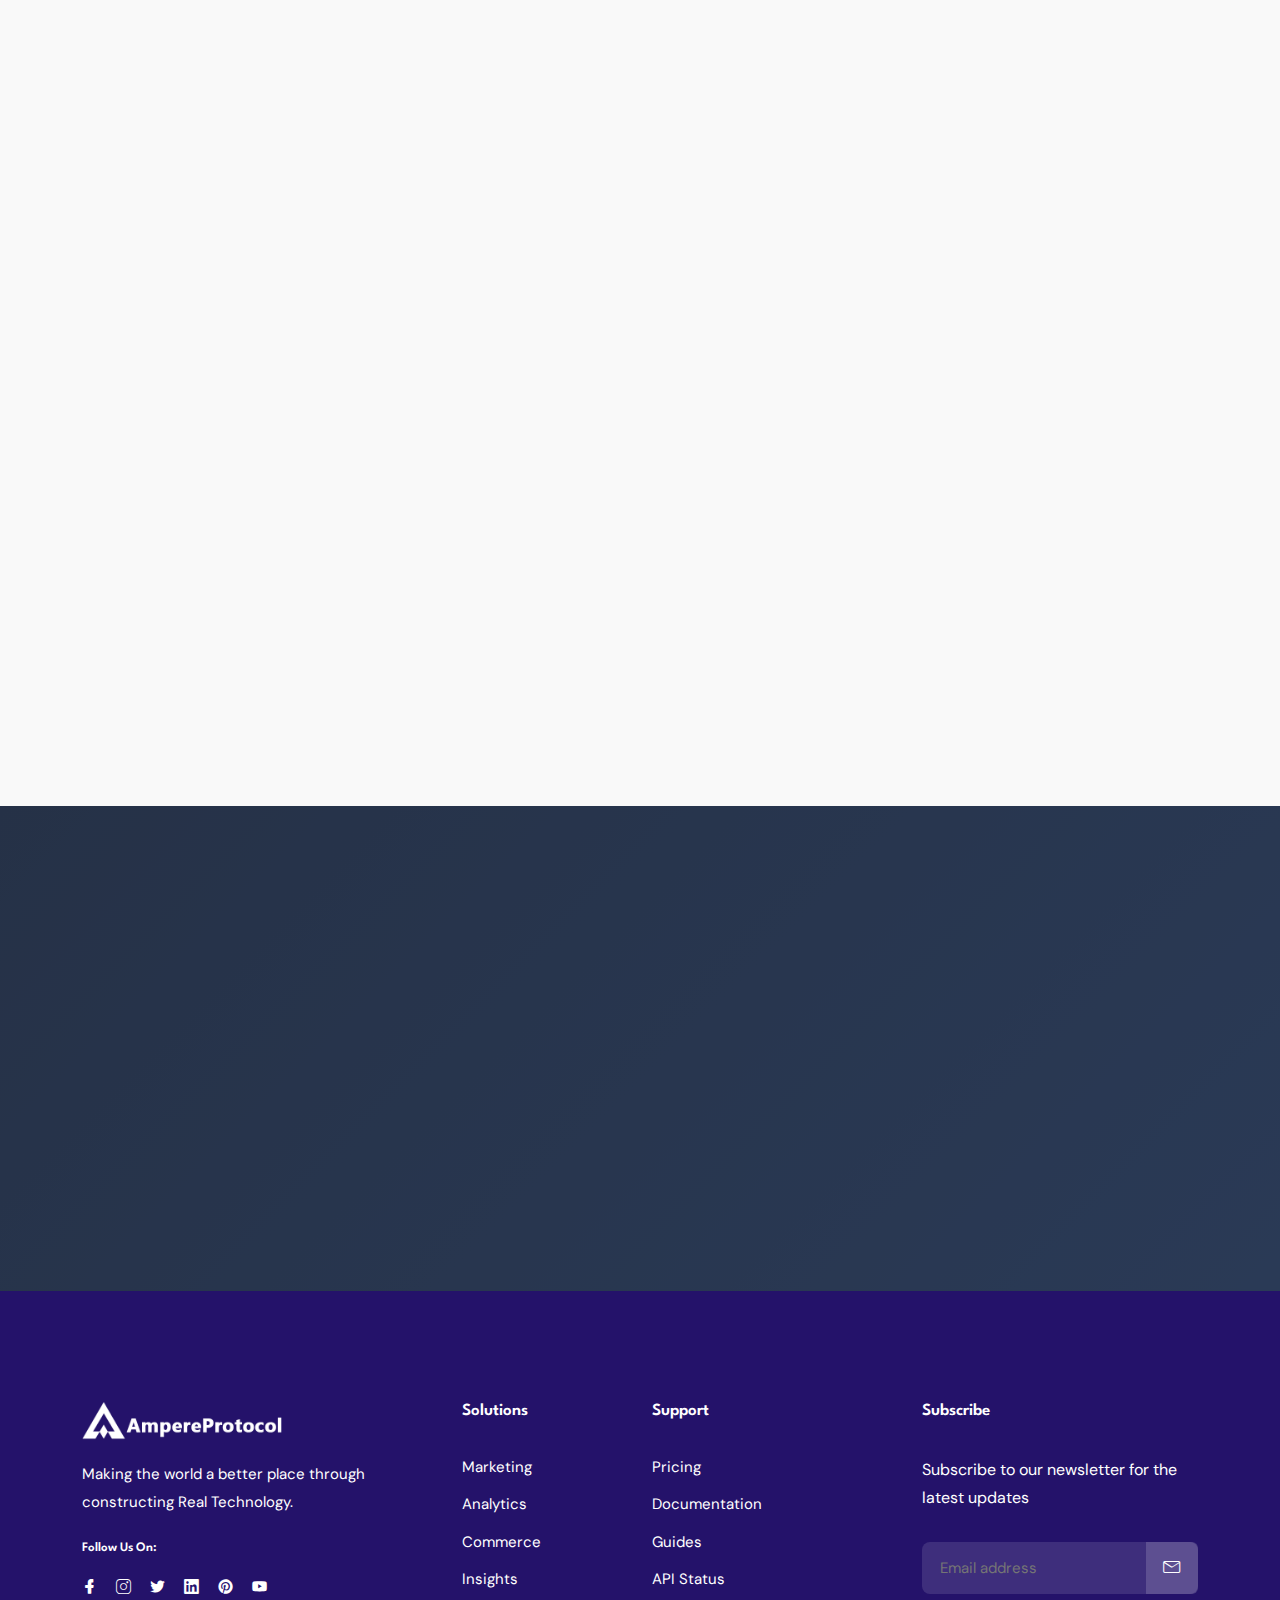
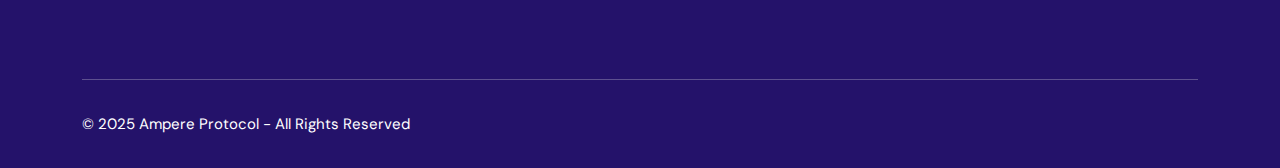
==== commit b61bcd3a: "prova1" ====
--- a/index.html
+++ b/index.html
@@ -1,788 +1,788 @@
-<!DOCTYPE html>
-<html class="no-js" lang="zxx">
-
-<head>
-    <meta charset="utf-8" />
-    <meta http-equiv="x-ua-compatible" content="ie=edge" />
-    <title>Ampere Protocol - The first Solar crypto.</title>
-    <meta name="description" content="" />
-    <meta name="viewport" content="width=device-width, initial-scale=1" />
-    <link rel="shortcut icon" type="image/x-icon" href="assets/images/favicon.svg" />
-
-    <!-- ========================= CSS here ========================= -->
-    <link rel="stylesheet" href="assets/css/bootstrap.min.css" />
-    <link rel="stylesheet" href="assets/css/LineIcons.3.0.css" />
-    <link rel="stylesheet" href="assets/css/animate.css" />
-    <link rel="stylesheet" href="assets/css/tiny-slider.css" />
-    <link rel="stylesheet" href="assets/css/glightbox.min.css" />
-    <link rel="stylesheet" href="assets/css/main.css" />
-
-    </head>
-      <!-- Countdown Timer CSS -->
-<body>
-
-    <!-- Preloader -->
-    <div class="preloader">
-        <div class="preloader-inner">
-            <div class="preloader-icon">
-                <span></span>
-                <span></span>
-            </div>
-        </div>
-    </div>
-    <!-- /End Preloader -->
-
-    <!-- Start Header Area -->
-    <header class="header navbar-area">
-        <div class="container">
-            <div class="row align-items-center">
-                <div class="col-lg-12">
-                    <div class="nav-inner">
-                        <!-- Start Navbar -->
-                        <nav class="navbar navbar-expand-lg">
-                            <a class="navbar-brand" href="index.html">
-                                <img src="assets/images/logo/white-logo.svg" alt="Logo">
-                            </a>
-                            <button class="navbar-toggler mobile-menu-btn" type="button" data-bs-toggle="collapse"
-                                data-bs-target="#navbarSupportedContent" aria-controls="navbarSupportedContent"
-                                aria-expanded="false" aria-label="Toggle navigation">
-                                <span class="toggler-icon"></span>
-                                <span class="toggler-icon"></span>
-                                <span class="toggler-icon"></span>
-                            </button>
-                            <div class="collapse navbar-collapse sub-menu-bar" id="navbarSupportedContent">
-                                <ul id="nav" class="navbar-nav ms-auto">
-                                    <li class="nav-item">
-                                        <a href="index.html" class="active" aria-label="Toggle navigation">Home</a>
-                                    </li>
-                                    <li class="nav-item">
-                                        <a href="about-us.html" aria-label="Toggle navigation">About</a>
-                                    </li>
-                                    <li class="nav-item">
-                                        <a class="dd-menu collapsed" href="javascript:void(0)" data-bs-toggle="collapse"
-                                            data-bs-target="#submenu-1-1" aria-controls="navbarSupportedContent"
-                                            aria-expanded="false" aria-label="Toggle navigation">Pages</a>
-                                        <ul class="sub-menu collapse" id="submenu-1-1">
-                                            <li class="nav-item"><a href="about-us.html">About Us</a></li>
-                                            <li class="nav-item"><a href="signin.html">Sign In</a></li>
-                                            <li class="nav-item"><a href="signup.html">Sign Up</a></li>
-                                            <li class="nav-item"><a href="reset-password.html">Reset Password</a>
-                                            <li class="nav-item"><a href="mail-success.html">Mail Success</a></li>
-                                            <li class="nav-item"><a href="404.html">404 Error</a></li>
-                                        </ul>
-                                    </li>
-                                    <li class="nav-item">
-                                        <a href="contact.html" aria-label="Toggle navigation">Contact</a>
-                                    </li>
-                                </ul>
-                            </div> <!-- navbar collapse -->
-                            <div class="button">
-                                <a href="#" id="connectWallet" class="btn">Connect Wallet</a>
-                            </div>
-                        </nav>
-                        <!-- End Navbar -->
-                    </div>
-                </div>
-            </div> <!-- row -->
-        </div> <!-- container -->
-    </header>
-    <!-- End Header Area -->
-
-    <!-- Start Hero Area -->
-    <section class="hero-area">
-        <img class="hero-shape" src="assets/images/hero/hero-shape.svg" alt="#">
-        <div class="container">
-            <div class="row align-items-center">
-                <div class="col-lg-5 col-md-12 col-12">
-                    <div class="hero-content">
-                        <h4 class="wow fadeInUp" data-wow-delay=".2s">Start investing & Earn $AMPERE</h4>
-                        <h1 class="wow fadeInUp" data-wow-delay=".4s">Say Hello
-                            to <br>$AMPERE
-                            <span>
-                                <img class="text-shape" src="assets/images/hero/text-shape.svg" alt="#">
-                                Protocol.
-                            </span>
-                        </h1>
-                        <p class="wow fadeInUp" data-wow-delay=".6s">Invest in the futureof Solar power and save
-                            with<br> Ampere to earn interest in real time by linking your Solar panel.
-                        </p>
-                        <div class="button wow fadeInUp" data-wow-delay=".8s">
-                            <a href="about-us.html" class="btn ">Discover</a>
-                        </div>
-                    </div>
-                </div>
-                <div class="col-lg-7 col-12">
-                    <div class="hero-image">
-                        <img class="main-image" src="assets/images/hero/home2-bg.png" alt="#">
-                        <img class="h2-move-1" src="assets/images/hero/h2-bit-l.png" alt="#">
-                        <img class="h2-move-2" src="assets/images/hero/h2-bit-m.png" alt="#">
-                        <img class="h2-move-3" src="assets/images/hero/h2-bit-s.png" alt="#">
-                    </div>
-                </div>
-            </div>
-        </div>
-    </section>
-    <!-- End Hero Area -->
-
-    <!-- Start Feature Area -->
-    <div class="feature section">
-        <div class="container">
-            <div class="row">
-                <div class="col-12">
-                    <div class="section-title">
-                        <h3 class="wow zoomIn" data-wow-delay=".2s">Why choose us</h3>
-                        <h2 class="wow fadeInUp" data-wow-delay=".4s">Our features</h2>
-                        <p class="wow fadeInUp" data-wow-delay=".6s">There are many variations of passages of Lorem
-                            Ipsum available, but the majority have suffered alteration in some form.</p>
-                    </div>
-                </div>
-            </div>
-            <div class="row">
-                <div class="col-lg-4 col-md-6 col-12 wow fadeInUp" data-wow-delay=".2s">
-                    <div class="feature-box">
-                        <div class="tumb">
-                            <img src="assets/images/features/feature-icon-1.png" alt="">
-                        </div>
-                        <h4 class="text-title">Instant Exchage</h4>
-                        <p>Invest in Ampere with the highest speed, thanks to solana blockchain.</p>
-                    </div>
-                </div>
-                <div class="col-lg-4 col-md-6 col-12 wow fadeInUp" data-wow-delay=".4s">
-                    <div class="feature-box">
-                        <div class="tumb">
-                            <img src="assets/images/features/feature-icon-2.png" alt="">
-                        </div>
-                        <h4 class="text-title">Safe & Secure</h4>
-                        <p>Invest in Ampere on the regular or save, we are the most secure Crypto in the world!</p>
-                    </div>
-                </div>
-                <div class="col-lg-4 col-md-6 col-12 wow fadeInUp" data-wow-delay=".6s">
-                    <div class="feature-box">
-                        <div class="tumb">
-                            <img src="assets/images/features/feature-icon-3.png" alt="">
-                        </div>
-                        <h4 class="text-title">Instant Trading</h4>
-                        <p>Invest in Ampere on the regular or save, we are creating the best Solar Network.</p>
-                    </div>
-                </div>
-            </div>
-        </div>
-    </div>
-    <!-- End Features Area -->
-
-    <!-- Start Pre-Sale Area -->
-    <section class="pre-sale-section">
-        <div class="container">
-            <h2>PRE-SALE</h2>
-            <p>Enter in AMPERE First! Pre-sale will be carried out automatically.</p>
-            <div class="countdown" id="countdown">
-                <div>
-                    <span id="days">00</span>
-                    <p>Days</p>
-                </div>
-                <div>
-                    <span id="hours">00</span>
-                    <p>Hours</p>
-                </div>
-                <div>
-                    <span id="minutes">00</span>
-                    <p>Minutes</p>
-                </div>
-                <div>
-                    <span id="seconds">00</span>
-                    <p>Seconds</p>
-                </div>
-            </div>
-            <div class="button">
-                <a href="#" id="buyAmpere" class="btn">Buy $AMPERE</a>
-            </div>
-        </div>
-    </section>
-    <!-- End Pre-Sale Area -->
-	<!-- Start Team Section -->
-<section class="team-section" style="padding: 60px 0; background: #fff; text-align: center;">
-    <div class="container">
-        <h2 class="wow fadeInUp" data-wow-delay=".2s">Our Team</h2>
-        <p class="wow fadeInUp" data-wow-delay=".4s">Meet the people behind Ampere Protocol</p>
-
-        <div class="team-carousel">
-            <div class="team-member active">
-                <img src="assets/images/team/founder.png" alt="Founder">
-                <h3>Founder</h3>
-                <p>Cristiano Niceta</p>
-            </div>
-            <div class="team-member">
-                <img src="assets/images/team/co-founder.jpg" alt="Co-Founder">
-                <h3>Co-Founder</h3>
-                <p>Davide Di Giuseppe</p>
-            </div>
-            <div class="team-member">
-                <img src="assets/images/team/developer.jpg" alt="Developer">
-                <h3>Lead Developer</h3>
-                <p>Cristiano Niceta</p>
-            </div>
-            <div class="team-member">
-                <img src="assets/images/team/designer.jpg" alt="Designer">
-                <h3>Lead Designer</h3>
-                <p>Ginevra Niceta</p>
-            </div>
-        </div>
-
-        <div class="carousel-controls">
-            <button id="prevBtn" class="carousel-btn">&#10094;</button>
-            <button id="nextBtn" class="carousel-btn">&#10095;</button>
-        </div>
-    </div>
-</section>
-<!-- End Team Section -->
-<!-- Start Roadmap Section -->
-<section class="roadmap-section" style="padding: 60px 0; background: #f9f9f9; text-align: center;">
-    <div class="container">
-        <h2 class="wow fadeInUp" data-wow-delay=".2s">Project Roadmap</h2>
-        <p class="wow fadeInUp" data-wow-delay=".4s">Our journey towards a sustainable future</p>
-
-        <div class="timeline">
-            <div class="timeline-item">
-                <div class="timeline-content wow fadeInUp" data-wow-delay=".2s">
-                    <h3>Q1 2025</h3>
-                    <p>Concept Development & Team Formation</p>
-                </div>
-            </div>
-            <div class="timeline-item">
-                <div class="timeline-content wow fadeInUp" data-wow-delay=".4s">
-                    <h3>Q2 2025</h3>
-                    <p>Launch of Ampere Protocol Whitepaper</p>
-                </div>
-            </div>
-            <div class="timeline-item">
-                <div class="timeline-content wow fadeInUp" data-wow-delay=".6s">
-                    <h3>Q2 2025</h3>
-                    <p>Pre-Sale & Token Distribution</p>
-                </div>
-            </div>
-            <div class="timeline-item">
-                <div class="timeline-content wow fadeInUp" data-wow-delay=".8s">
-                    <h3>Q3 2025</h3>
-                    <p>Development of Solar Integration Platform</p>
-                </div>
-            </div>
-            <div class="timeline-item">
-                <div class="timeline-content wow fadeInUp" data-wow-delay="1s">
-                    <h3>Q3 2025</h3>
-                    <p>Beta Launch of Ampere Protocol</p>
-                </div>
-            </div>
-            <div class="timeline-item">
-                <div class="timeline-content wow fadeInUp" data-wow-delay="1.2s">
-                    <h3>Q4 2025</h3>
-                    <p>Full Launch & Global Expansion</p>
-                </div>
-            </div>
-        </div>
-    </div>
-</section>
-<!-- End Roadmap Section -->
-<!-- Start Partnership Section -->
-<section class="partnership-section" style="padding: 60px 0; background: #f9f9f9; text-align: center; overflow: hidden;">
-    <div class="container">
-        <h2 class="wow fadeInUp" data-wow-delay=".2s">Partnership & Collaborations</h2>
-        <p class="wow fadeInUp" data-wow-delay=".4s">Discover the companies and organizations that support our project.</p>
-
-        <div class="partnership-carousel wow fadeInUp" data-wow-delay=".6s">
-            <div class="partnership-track">
-                <div class="partnership-item">
-                    <img src="assets/images/partnership/logo1.png" alt="Partner 1">
-                </div>
-                <div class="partnership-item">
-                    <img src="assets/images/partnership/logo2.png" alt="Partner 2">
-                </div>
-                <div class="partnership-item">
-                    <img src="assets/images/partnership/logo3.png" alt="Partner 3">
-                </div>
-                <div class="partnership-item">
-                    <img src="assets/images/partnership/logo4.png" alt="Partner 4">
-                </div>
-                <div class="partnership-item">
-                    <img src="assets/images/partnership/logo5.png" alt="Partner 5">
-                </div>
-                <div class="partnership-item">
-                    <img src="assets/images/partnership/logo6.png" alt="Partner 6">
-                </div>
-                <!-- Duplica gli elementi per un effetto continuo -->
-                <div class="partnership-item">
-                    <img src="assets/images/partnership/logo1.png" alt="Partner 1">
-                </div>
-                <div class="partnership-item">
-                    <img src="assets/images/partnership/logo2.png" alt="Partner 2">
-                </div>
-                <div class="partnership-item">
-                    <img src="assets/images/partnership/logo3.png" alt="Partner 3">
-                </div>
-                <div class="partnership-item">
-                    <img src="assets/images/partnership/logo4.png" alt="Partner 4">
-                </div>
-                <div class="partnership-item">
-                    <img src="assets/images/partnership/logo5.png" alt="Partner 5">
-                </div>
-                <div class="partnership-item">
-                    <img src="assets/images/partnership/logo6.png" alt="Partner 6">
-                </div>
-            </div>
-        </div>
-    </div>
-</section>
-
-<!-- Start Earnings Calculator Section -->
-<section class="earnings-calculator-section" style="padding: 60px 0; background: #f9f9f9; text-align: center;">
-    <div class="container">
-        <h2 class="wow fadeInUp" data-wow-delay=".2s">Earnings Calculator</h2>
-        <p class="wow fadeInUp" data-wow-delay=".4s">Find out how much you can earn with AMPERE Protocol by connecting your solar panels.</p>
-
-        <div class="calculator-container wow fadeInUp" data-wow-delay=".6s">
-            <div class="calculator-input">
-                <label for="panelCount">Number of Solar Panels:</label>
-                <input type="number" id="panelCount" min="1" value="1" oninput="calculateEarnings()">
-            </div>
-            <div class="calculator-results">
-                <h3>Calculation Results</h3>
-                <div class="result-item">
-                    <span>Generated Ampere (Monthly):</span>
-                    <span id="totalAmpere">150</span>
-                </div>
-                <div class="result-item">
-                    <span>Annual earning (in $AMPERE) (1 panel):</span>
-                    <span id="annualEarnings">1800</span>
-                </div>
-            </div>
-        </div>
-    </div>
-</section>
-<!-- End Earnings Calculator Section -->
-
-<!-- Stile aggiuntivo per la sezione Calcolatore di Guadagni -->
-
-
-<!-- Script per il calcolo dei guadagni -->
-<script>
-    function calculateEarnings() {
-        const panelCount = document.getElementById('panelCount').value;
-        const amperePerPanel = 150; // Amperes generated by a single panel per month
-        const ampereValue = 0.04; // Valore di 1 AMPERE in dollari
-
-        const totalAmpere = panelCount * amperePerPanel;
-        const totalEarnings = totalAmpere * ampereValue;
-        const annualEarnings = totalEarnings * 12;
-
-        document.getElementById('totalAmpere').innerText = totalAmpere;
-        document.getElementById('totalEarnings').innerText = totalEarnings.toFixed(2);
-        document.getElementById('annualEarnings').innerText = annualEarnings.toFixed(2);
-    }
-
-    // Esegui il calcolo iniziale al caricamento della pagina
-    document.addEventListener('DOMContentLoaded', calculateEarnings);
-</script>
-<!-- Start FAQ Section -->
-<section class="faq-section" style="padding: 60px 0; background: #f9f9f9; text-align: center;">
-    <div class="container">
-        <h2 class="wow fadeInUp" data-wow-delay=".2s">Frequently Asked Questions</h2>
-        <p class="wow fadeInUp" data-wow-delay=".4s">Find answers to common questions about Ampere Protocol</p>
-
-        <div class="faq-accordion">
-            <div class="faq-item wow fadeInUp" data-wow-delay=".2s">
-                <button class="faq-question">What is Ampere Protocol?</button>
-                <div class="faq-answer">
-                    <p>Ampere Protocol is the first Solar crypto, designed to integrate solar power with blockchain technology, allowing users to earn interest by linking their solar panels.</p>
-                </div>
-            </div>
-            <div class="faq-item wow fadeInUp" data-wow-delay=".4s">
-                <button class="faq-question">How can I participate in the pre-sale?</button>
-                <div class="faq-answer">
-                    <p>You can participate in the pre-sale by connecting your wallet and purchasing $AMPERE tokens during the pre-sale period. Follow the instructions on the website to complete the process.</p>
-                </div>
-            </div>
-            <div class="faq-item wow fadeInUp" data-wow-delay=".6s">
-                <button class="faq-question">Is Ampere Protocol secure?</button>
-                <div class="faq-answer">
-                    <p>Yes, Ampere Protocol is built on the Solana blockchain, which is known for its high security and speed. We also implement additional security measures to protect your investments.</p>
-                </div>
-            </div>
-            <div class="faq-item wow fadeInUp" data-wow-delay=".8s">
-                <button class="faq-question">How do I link my solar panels to Ampere Protocol?</button>
-                <div class="faq-answer">
-                    <p>Once the platform is fully launched, you will be able to link your solar panels through our integration platform. Detailed instructions will be provided at that time.</p>
-                </div>
-            </div>
-            <div class="faq-item wow fadeInUp" data-wow-delay="1s">
-                <button class="faq-question">What are the benefits of using Ampere Protocol?</button>
-                <div class="faq-answer">
-                    <p>Ampere Protocol allows you to earn interest on your solar energy production, reduce your carbon footprint, and contribute to a sustainable future.</p>
-                </div>
-            </div>
-        </div>
-    </div>
-</section>
-<!-- End FAQ Section -->
-
-<!-- Stile aggiuntivo per la sezione FAQ -->
-
-
-<!-- Script per l'accordion FAQ -->
-<script>
-    document.addEventListener('DOMContentLoaded', () => {
-        const faqQuestions = document.querySelectorAll('.faq-question');
-
-        faqQuestions.forEach(question => {
-            question.addEventListener('click', () => {
-                const answer = question.nextElementSibling;
-                const isActive = question.classList.contains('active');
-
-                // Chiudi tutte le altre risposte
-                faqQuestions.forEach(q => {
-                    if (q !== question) {
-                        q.classList.remove('active');
-                        q.nextElementSibling.style.maxHeight = null;
-                    }
-                });
-
-                // Apri o chiudi la risposta corrente
-                if (!isActive) {
-                    question.classList.add('active');
-                    answer.style.maxHeight = answer.scrollHeight + 'px';
-                } else {
-                    question.classList.remove('active');
-                    answer.style.maxHeight = null;
-                }
-            });
-        });
-    });
-</script>
-<!-- Start CO2 Reduction Section -->
-<section class="co2-reduction-section" style="background: linear-gradient(135deg, rgba(30, 60, 114, 0.8), rgba(42, 82, 152, 0.8)), url('assets/images/co2-reduction/solar-panels.jpg') no-repeat center center/cover; padding: 60px 0; color: #fff; text-align: center;">
-    <div class="container">
-        <h2 class="wow fadeInUp" data-wow-delay=".2s">Today we helped reducing the emission of CO₂</h2>
-        <p class="wow fadeInUp" data-wow-delay=".4s">merge with us to make a better future!</p>
-
-        <div class="row wow fadeInUp" data-wow-delay=".6s">
-            <div class="col-lg-6 col-md-6 col-12">
-                <div class="co2-counter">
-                    <h3>daily reduction of CO₂</h3>
-                    <div class="counter" id="dailyCounter">0</div>
-                    <p>daily CO₂ reduction</p>
-                </div>
-            </div>
-            <div class="col-lg-6 col-md-6 col-12">
-                <div class="co2-counter">
-                    <h3>annual CO₂ reduction</h3>
-                    <div class="counter" id="annualCounter">0</div>
-                    <p>liters of CO₂ reduced this year</p>
-                </div>
-            </div>
-        </div>
-            </div>
-        </div>
-    </div>
-</section>
-<!-- End CO2 Reduction Section -->
-
-<!-- Stile aggiuntivo per la sezione CO2 Reduction -->
-
-
-<!-- Script per il contatore giornaliero e annuale -->
-<script>
-    document.addEventListener('DOMContentLoaded', () => {
-        const dailyCounter = document.getElementById('dailyCounter');
-        const annualCounter = document.getElementById('annualCounter');
-        const dailyTarget = 958000; // 958 mila litri di CO₂ al giorno
-        const annualTarget = dailyTarget * 365; // 958 mila litri di CO₂ all'anno
-
-        let dailyCount = 0;
-        let annualCount = 0;
-
-        const startDate = new Date();
-        startDate.setHours(0, 0, 0, 0); // Imposta l'inizio del giorno alle 00:00
-
-        const updateCounters = () => {
-            const now = new Date();
-            const timeElapsed = now - startDate;
-            const totalSecondsInDay = 86400; // 24 ore * 60 minuti * 60 secondi
-
-            // Calcola il progresso giornaliero
-            const progress = (timeElapsed / 1000) / totalSecondsInDay;
-            dailyCount = Math.floor(dailyTarget * progress);
-            dailyCounter.innerText = dailyCount.toLocaleString();
-
-            // Calcola il progresso annuale
-            annualCount = Math.floor(dailyTarget * (now.getDay() + progress));
-            annualCounter.innerText = annualCount.toLocaleString();
-
-            // Resetta i contatori alla fine della giornata
-            if (progress >= 1) {
-                startDate.setDate(startDate.getDate() + 1);
-                dailyCount = 0;
-                annualCount = 0;
-            }
-        };
-
-        // Aggiorna i contatori ogni secondo
-        setInterval(updateCounters, 1000);
-        updateCounters(); // Esegui immediatamente per evitare ritardi
-    });
-</script>
-    <!-- Start Footer Area -->
-    <footer class="footer section">
-        <!-- Start Footer Top -->
-        <div class="footer-top">
-            <div class="container">
-                <div class="inner-content">
-                    <div class="row">
-                        <div class="col-lg-4 col-md-6 col-12">
-                            <!-- Single Widget -->
-                            <div class="single-footer f-about">
-                                <div class="logo">
-                                    <a href="index.html">
-                                        <img src="assets/images/logo/white-logo.svg" alt="#">
-                                    </a>
-                                </div>
-                                <p>Making the world a better place through constructing Real Technology.</p>
-                                <h4 class="social-title">Follow Us On:</h4>
-                                <ul class="social">
-                                    <li><a href="https://www.facebook.com/profile.php?id=100077280653900&locale=it_IT"><i class="lni lni-facebook-filled"></i></a></li>
-                                    <li><a href="https://www.instagram.com/ampereprotocol?utm_source=ig_web_button_share_sheet&igsh=ZDNlZDc0MzIxNw=="><i class="lni lni-instagram"></i></a></li>
-                                    <li><a href="https://x.com/amperelayer"><i class="lni lni-twitter-original"></i></a></li>
-                                    <li><a href="https://www.linkedin.com/in/cristiano-niceta-742919262/"><i class="lni lni-linkedin-original"></i></a></li>
-                                    <li><a href="javascript:void(0)"><i class="lni lni-pinterest"></i></a></li>
-                                    <li><a href="https://www.youtube.com/@ampereprotocol"><i class="lni lni-youtube"></i></a></li>
-                                </ul>
-                            </div>
-                            <!-- End Single Widget -->
-                        </div>
-                        <div class="col-lg-2 col-md-6 col-12">
-                            <!-- Single Widget -->
-                            <div class="single-footer f-link">
-                                <h3>Solutions</h3>
-                                <ul>
-                                    <li><a href="javascript:void(0)">Marketing</a></li>
-                                    <li><a href="javascript:void(0)">Analytics</a></li>
-                                    <li><a href="javascript:void(0)">Commerce</a></li>
-                                    <li><a href="javascript:void(0)">Insights</a></li>
-                                </ul>
-                            </div>
-                            <!-- End Single Widget -->
-                        </div>
-                        <div class="col-lg-2 col-md-6 col-12">
-                            <!-- Single Widget -->
-                            <div class="single-footer f-link">
-                                <h3>Support</h3>
-                                <ul>
-                                    <li><a href="javascript:void(0)">Pricing</a></li>
-                                    <li><a href="javascript:void(0)">Documentation</a></li>
-                                    <li><a href="javascript:void(0)">Guides</a></li>
-                                    <li><a href="javascript:void(0)">API Status</a></li>
-                                </ul>
-                            </div>
-                            <!-- End Single Widget -->
-                        </div>
-                        <div class="col-lg-4 col-md-6 col-12">
-                            <!-- Single Widget -->
-                            <div class="single-footer newsletter">
-                                <h3>Subscribe</h3>
-                                <p>Subscribe to our newsletter for the latest updates</p>
-                                <form action="#" method="get" target="_blank" class="newsletter-form">
-                                    <input name="EMAIL" placeholder="Email address" required="required" type="email">
-                                    <div class="button">
-                                        <button class="sub-btn"><i class="lni lni-envelope"></i>
-                                        </button>
-                                    </div>
-                                </form>
-                            </div>
-                            <!-- End Single Widget -->
-                        </div>
-                    </div>
-                </div>
-            </div>
-        </div>
-        <!--/ End Footer Top -->
-        <!-- Start Copyright Area -->
-        <div class="copyright-area">
-            <div class="container">
-                <div class="inner-content">
-                    <div class="row">
-                        <div class="col-lg-6 col-md-6 col-12">
-                            <p class="copyright-text">© 2025 Ampere Protocol - All Rights Reserved</p>
-                        </div>
-                    </div>
-                </div>
-            </div>
-        </div>
-        <!-- End Copyright Area -->
-    </footer>
-    <!--/ End Footer Area -->
-
-    <!-- ========================= scroll-top ========================= -->
-    <a href="#" class="scroll-top">
-        <i class="lni lni-chevron-up"></i>
-    </a>
-
-    <!-- ========================= JS here ========================= -->
-    <script src="assets/js/bootstrap.min.js"></script>
-    <script src="assets/js/wow.min.js"></script>
-    <script src="assets/js/tiny-slider.js"></script>
-    <script src="assets/js/glightbox.min.js"></script>
-    <script src="assets/js/count-up.min.js"></script>
-    <script src="assets/js/main.js"></script>
-
-    <!-- Phantom Wallet Integration -->
-    <script src="https://unpkg.com/@solana/web3.js@latest/lib/index.iife.js"></script>
-    <script>
-        document.addEventListener('DOMContentLoaded', () => {
-            const connectButton = document.getElementById('connectWallet');
-            const buyAmpereButton = document.getElementById('buyAmpere');
-            const walletAddress = '7uF3aVUviFggvJoTo5Hc4nEB99UAFNz5bJE8PbiGf34C'; // Il tuo indirizzo Phantom Wallet
-
-            connectButton.addEventListener('click', async () => {
-                try {
-                    // Controlla se Phantom è installato
-                    if (!window.solana || !window.solana.isPhantom) {
-                        alert('Phantom Wallet non è installato!');
-                        return;
-                    }
-
-                    // Richiedi la connessione al wallet
-                    const resp = await window.solana.connect();
-                    if (resp.publicKey) {
-                        console.log('Connesso con successo! Public Key:', resp.publicKey.toString());
-                        alert('Wallet connesso con successo!');
-                        // Puoi aggiornare l'interfaccia utente qui per riflettere lo stato connesso
-                        connectButton.textContent = "Wallet Connected";
-                                   }
-            } catch (err) {
-                console.error('Errore durante la connessione:', err);
-                alert('Errore durante la connessione al wallet.');
-            }
-        });
-
-        buyAmpereButton.addEventListener('click', async () => {
-            try {
-                // Controlla se Phantom è installato
-                if (!window.solana || !window.solana.isPhantom) {
-                    alert('Phantom Wallet non è installato!');
-                    return;
-                }
-
-                // Richiedi la connessione al wallet se non è già connesso
-                const resp = await window.solana.connect();
-                if (!resp.publicKey) {
-                    alert('Devi connettere il tuo wallet prima di procedere.');
-                    return;
-                }
-
-                // Definisci l'importo di SOL da inviare (es. 1 SOL)
-                const amountInSol = 1; // Puoi modificare questo valore
-                const amountInLamports = amountInSol * 1000000000; // Converti SOL in lamports
-
-                // Crea una transazione per inviare SOL
-                const connection = new solanaWeb3.Connection(solanaWeb3.clusterApiUrl('mainnet-beta'));
-                const transaction = new solanaWeb3.Transaction().add(
-                    solanaWeb3.SystemProgram.transfer({
-                        fromPubkey: resp.publicKey,
-                        toPubkey: new solanaWeb3.PublicKey(walletAddress),
-                        lamports: amountInLamports,
-                    })
-                );
-
-                // Firma e invia la transazione
-                const { blockhash } = await connection.getRecentBlockhash();
-                transaction.recentBlockhash = blockhash;
-                transaction.feePayer = resp.publicKey;
-
-                const signedTransaction = await window.solana.signTransaction(transaction);
-                const signature = await connection.sendRawTransaction(signedTransaction.serialize());
-
-                console.log('Transazione inviata con successo! Firma:', signature);
-
-                // Aggiorna il testo del pulsante con un'animazione
-                buyAmpereButton.textContent = "Enjoy!";
-                buyAmpereButton.classList.add('enjoy-animation');
-
-                // Disabilita il pulsante dopo l'acquisto
-                buyAmpereButton.disabled = true;
-
-            } catch (err) {
-                console.error('Errore durante l\'invio della transazione:', err);
-                alert('Errore durante l\'invio della transazione.');
-            }
-        });
-    });
-
-    // Countdown Timer Script
-    const countdown = () => {
-        const countDate = new Date('September 15, 2025 00:00:00').getTime();
-        const now = new Date().getTime();
-        const gap = countDate - now;
-
-        const second = 1000;
-        const minute = second * 60;
-        const hour = minute * 60;
-        const day = hour * 24;
-
-        const textDay = Math.floor(gap / day);
-        const textHour = Math.floor((gap % day) / hour);
-        const textMinute = Math.floor((gap % hour) / minute);
-        const textSecond = Math.floor((gap % minute) / second);
-
-        document.getElementById('days').innerText = textDay;
-        document.getElementById('hours').innerText = textHour;
-        document.getElementById('minutes').innerText = textMinute;
-        document.getElementById('seconds').innerText = textSecond;
-
-        if (gap <= 0) {
-            clearInterval(interval);
-            document.getElementById('days').innerText = '00';
-            document.getElementById('hours').innerText = '00';
-            document.getElementById('minutes').innerText = '00';
-            document.getElementById('seconds').innerText = '00';
-
-            // Mostra l'easter egg
-            const easterEgg = document.createElement('div');
-            easterEgg.className = 'easter-egg';
-            easterEgg.innerText = 'AMPERE IS HERE!';
-            document.body.appendChild(easterEgg);
-            easterEgg.style.display = 'block';
-        }
-    };
-
-    const interval = setInterval(countdown, 1000);
-</script>
-<script>
-    document.addEventListener('DOMContentLoaded', () => {
-        const teamMembers = document.querySelectorAll('.team-member');
-        const prevBtn = document.getElementById('prevBtn');
-        const nextBtn = document.getElementById('nextBtn');
-        let currentIndex = 0;
-
-        const updateCarousel = () => {
-            teamMembers.forEach((member, index) => {
-                if (index === currentIndex) {
-                    member.classList.add('active');
-                } else {
-                    member.classList.remove('active');
-                }
-            });
-        };
-
-        prevBtn.addEventListener('click', () => {
-            currentIndex = (currentIndex > 0) ? currentIndex - 1 : teamMembers.length - 1;
-            updateCarousel();
-        });
-
-        nextBtn.addEventListener('click', () => {
-            currentIndex = (currentIndex < teamMembers.length - 1) ? currentIndex + 1 : 0;
-            updateCarousel();
-        });
-
-        updateCarousel(); // Inizializza il carosello
-    });
-</script>
-
-</body>
-</html>
+<!DOCTYPE html>
+<html class="no-js" lang="zxx">
+
+<head>
+    <meta charset="utf-8" />
+    <meta http-equiv="x-ua-compatible" content="ie=edge" />
+    <title>Ampere Protocol - The first Solar crypto.</title>
+    <meta name="description" content="" />
+    <meta name="viewport" content="width=device-width, initial-scale=1" />
+    <link rel="shortcut icon" type="image/x-icon" href="assets/images/favicon.svg" />
+
+    <!-- ========================= CSS here ========================= -->
+    <link rel="stylesheet" href="assets/css/bootstrap.min.css" />
+    <link rel="stylesheet" href="assets/css/LineIcons.3.0.css" />
+    <link rel="stylesheet" href="assets/css/animate.css" />
+    <link rel="stylesheet" href="assets/css/tiny-slider.css" />
+    <link rel="stylesheet" href="assets/css/glightbox.min.css" />
+    <link rel="stylesheet" href="assets/css/main.css" />
+
+    </head>
+      <!-- Countdown Timer CSS -->
+<body>
+
+    <!-- Preloader -->
+    <div class="preloader">
+        <div class="preloader-inner">
+            <div class="preloader-icon">
+                <span></span>
+                <span></span>
+            </div>
+        </div>
+    </div>
+    <!-- /End Preloader -->
+
+    <!-- Start Header Area -->
+    <header class="header navbar-area">
+        <div class="container">
+            <div class="row align-items-center">
+                <div class="col-lg-12">
+                    <div class="nav-inner">
+                        <!-- Start Navbar -->
+                        <nav class="navbar navbar-expand-lg">
+                            <a class="navbar-brand" href="index.html">
+                                <img src="assets/images/logo/white-logo.svg" alt="Logo">
+                            </a>
+                            <button class="navbar-toggler mobile-menu-btn" type="button" data-bs-toggle="collapse"
+                                data-bs-target="#navbarSupportedContent" aria-controls="navbarSupportedContent"
+                                aria-expanded="false" aria-label="Toggle navigation">
+                                <span class="toggler-icon"></span>
+                                <span class="toggler-icon"></span>
+                                <span class="toggler-icon"></span>
+                            </button>
+                            <div class="collapse navbar-collapse sub-menu-bar" id="navbarSupportedContent">
+                                <ul id="nav" class="navbar-nav ms-auto">
+                                    <li class="nav-item">
+                                        <a href="index.html" class="active" aria-label="Toggle navigation">Home</a>
+                                    </li>
+                                    <li class="nav-item">
+                                        <a href="about-us.html" aria-label="Toggle navigation">About</a>
+                                    </li>
+                                    <li class="nav-item">
+                                        <a class="dd-menu collapsed" href="javascript:void(0)" data-bs-toggle="collapse"
+                                            data-bs-target="#submenu-1-1" aria-controls="navbarSupportedContent"
+                                            aria-expanded="false" aria-label="Toggle navigation">Pages</a>
+                                        <ul class="sub-menu collapse" id="submenu-1-1">
+                                            <li class="nav-item"><a href="about-us.html">About Us</a></li>
+                                            <li class="nav-item"><a href="signin.html">Sign In</a></li>
+                                            <li class="nav-item"><a href="signup.html">Sign Up</a></li>
+                                            <li class="nav-item"><a href="reset-password.html">Reset Password</a>
+                                            <li class="nav-item"><a href="mail-success.html">Mail Success</a></li>
+                                            <li class="nav-item"><a href="404.html">404 Error</a></li>
+                                        </ul>
+                                    </li>
+                                    <li class="nav-item">
+                                        <a href="contact.html" aria-label="Toggle navigation">Contact</a>
+                                    </li>
+                                </ul>
+                            </div> <!-- navbar collapse -->
+                            <div class="button">
+                                <a href="#" id="connectWallet" class="btn">Connect Wallet</a>
+                            </div>
+                        </nav>
+                        <!-- End Navbar -->
+                    </div>
+                </div>
+            </div> <!-- row -->
+        </div> <!-- container -->
+    </header>
+    <!-- End Header Area -->
+
+    <!-- Start Hero Area -->
+    <section class="hero-area">
+        <img class="hero-shape" src="assets/images/hero/hero-shape.svg" alt="#">
+        <div class="container">
+            <div class="row align-items-center">
+                <div class="col-lg-5 col-md-12 col-12">
+                    <div class="hero-content">
+                        <h4 class="wow fadeInUp" data-wow-delay=".2s">Start investing & Earn $AMPERE</h4>
+                        <h1 class="wow fadeInUp" data-wow-delay=".4s">Say Hello
+                            to <br>$AMPERE
+                            <span>
+                                <img class="text-shape" src="assets/images/hero/text-shape.svg" alt="#">
+                                Protocol.
+                            </span>
+                        </h1>
+                        <p class="wow fadeInUp" data-wow-delay=".6s">Invest in the futureof Solar power and save
+                            with<br> Ampere to earn interest in real time by linking your Solar panel.
+                        </p>
+                        <div class="button wow fadeInUp" data-wow-delay=".8s">
+                            <a href="about-us.html" class="btn ">Discover</a>
+                        </div>
+                    </div>
+                </div>
+                <div class="col-lg-7 col-12">
+                    <div class="hero-image">
+                        <img class="main-image" src="assets/images/hero/home2-bg.png" alt="#">
+                        <img class="h2-move-1" src="assets/images/hero/h2-bit-l.png" alt="#">
+                        <img class="h2-move-2" src="assets/images/hero/h2-bit-m.png" alt="#">
+                        <img class="h2-move-3" src="assets/images/hero/h2-bit-s.png" alt="#">
+                    </div>
+                </div>
+            </div>
+        </div>
+    </section>
+    <!-- End Hero Area -->
+
+    <!-- Start Feature Area -->
+    <div class="feature section">
+        <div class="container">
+            <div class="row">
+                <div class="col-12">
+                    <div class="section-title">
+                        <h3 class="wow zoomIn" data-wow-delay=".2s">Why choose us</h3>
+                        <h2 class="wow fadeInUp" data-wow-delay=".4s">Our features</h2>
+                        <p class="wow fadeInUp" data-wow-delay=".6s">There are many variations of passages of Lorem
+                            Ipsum available, but the majority have suffered alteration in some form.</p>
+                    </div>
+                </div>
+            </div>
+            <div class="row">
+                <div class="col-lg-4 col-md-6 col-12 wow fadeInUp" data-wow-delay=".2s">
+                    <div class="feature-box">
+                        <div class="tumb">
+                            <img src="assets/images/features/feature-icon-1.png" alt="">
+                        </div>
+                        <h4 class="text-title">Instant Exchage</h4>
+                        <p>Invest in Ampere with the highest speed, thanks to solana blockchain.</p>
+                    </div>
+                </div>
+                <div class="col-lg-4 col-md-6 col-12 wow fadeInUp" data-wow-delay=".4s">
+                    <div class="feature-box">
+                        <div class="tumb">
+                            <img src="assets/images/features/feature-icon-2.png" alt="">
+                        </div>
+                        <h4 class="text-title">Safe & Secure</h4>
+                        <p>Invest in Ampere on the regular or save, we are the most secure Crypto in the world!</p>
+                    </div>
+                </div>
+                <div class="col-lg-4 col-md-6 col-12 wow fadeInUp" data-wow-delay=".6s">
+                    <div class="feature-box">
+                        <div class="tumb">
+                            <img src="assets/images/features/feature-icon-3.png" alt="">
+                        </div>
+                        <h4 class="text-title">Instant Trading</h4>
+                        <p>Invest in Ampere on the regular or save, we are creating the best Solar Network.</p>
+                    </div>
+                </div>
+            </div>
+        </div>
+    </div>
+    <!-- End Features Area -->
+
+    <!-- Start Pre-Sale Area -->
+    <section class="pre-sale-section">
+        <div class="container">
+            <h2>PRE-SALE</h2>
+            <p>Enter in AMPERE First! Pre-sale will be carried out automatically.</p>
+            <div class="countdown" id="countdown">
+                <div>
+                    <span id="days">00</span>
+                    <p>Days</p>
+                </div>
+                <div>
+                    <span id="hours">00</span>
+                    <p>Hours</p>
+                </div>
+                <div>
+                    <span id="minutes">00</span>
+                    <p>Minutes</p>
+                </div>
+                <div>
+                    <span id="seconds">00</span>
+                    <p>Seconds</p>
+                </div>
+            </div>
+            <div class="button">
+                <a href="#" id="buyAmpere" class="btn">Buy $AMPERE</a>
+            </div>
+        </div>
+    </section>
+    <!-- End Pre-Sale Area -->
+	<!-- Start Team Section -->
+<section class="team-section" style="padding: 60px 0; background: #fff; text-align: center;">
+    <div class="container">
+        <h2 class="wow fadeInUp" data-wow-delay=".2s">Our Team</h2>
+        <p class="wow fadeInUp" data-wow-delay=".4s">Meet the people behind Ampere Protocol</p>
+
+        <div class="team-carousel">
+            <div class="team-member active">
+                <img src="assets/images/team/founder.png" alt="Founder">
+                <h3>Founder</h3>
+                <p>Cristiano Niceta</p>
+            </div>
+            <div class="team-member">
+                <img src="assets/images/team/co-founder.jpg" alt="Co-Founder">
+                <h3>Co-Founder</h3>
+                <p>Davide Di Giuseppe</p>
+            </div>
+            <div class="team-member">
+                <img src="assets/images/team/developer.jpg" alt="Developer">
+                <h3>Lead Developer</h3>
+                <p>Cristiano Niceta</p>
+            </div>
+            <div class="team-member">
+                <img src="assets/images/team/designer.jpg" alt="Designer">
+                <h3>Lead Designer</h3>
+                <p>Ginevra Niceta</p>
+            </div>
+        </div>
+
+        <div class="carousel-controls">
+            <button id="prevBtn" class="carousel-btn">&#10094;</button>
+            <button id="nextBtn" class="carousel-btn">&#10095;</button>
+        </div>
+    </div>
+</section>
+<!-- End Team Section -->
+<!-- Start Roadmap Section -->
+<section class="roadmap-section" style="padding: 60px 0; background: #f9f9f9; text-align: center;">
+    <div class="container">
+        <h2 class="wow fadeInUp" data-wow-delay=".2s">Project Roadmap</h2>
+        <p class="wow fadeInUp" data-wow-delay=".4s">Our journey towards a sustainable future</p>
+
+        <div class="timeline">
+            <div class="timeline-item">
+                <div class="timeline-content wow fadeInUp" data-wow-delay=".2s">
+                    <h3>Q1 2025</h3>
+                    <p>Concept Development & Team Formation</p>
+                </div>
+            </div>
+            <div class="timeline-item">
+                <div class="timeline-content wow fadeInUp" data-wow-delay=".4s">
+                    <h3>Q2 2025</h3>
+                    <p>Launch of Ampere Protocol Whitepaper</p>
+                </div>
+            </div>
+            <div class="timeline-item">
+                <div class="timeline-content wow fadeInUp" data-wow-delay=".6s">
+                    <h3>Q2 2025</h3>
+                    <p>Pre-Sale & Token Distribution</p>
+                </div>
+            </div>
+            <div class="timeline-item">
+                <div class="timeline-content wow fadeInUp" data-wow-delay=".8s">
+                    <h3>Q3 2025</h3>
+                    <p>Development of Solar Integration Platform</p>
+                </div>
+            </div>
+            <div class="timeline-item">
+                <div class="timeline-content wow fadeInUp" data-wow-delay="1s">
+                    <h3>Q3 2025</h3>
+                    <p>Beta Launch of Ampere Protocol</p>
+                </div>
+            </div>
+            <div class="timeline-item">
+                <div class="timeline-content wow fadeInUp" data-wow-delay="1.2s">
+                    <h3>Q4 2025</h3>
+                    <p>Full Launch & Global Expansion</p>
+                </div>
+            </div>
+        </div>
+    </div>
+</section>
+<!-- End Roadmap Section -->
+<!-- Start Partnership Section -->
+<section class="partnership-section" style="padding: 60px 0; background: #f9f9f9; text-align: center; overflow: hidden;">
+    <div class="container">
+        <h2 class="wow fadeInUp" data-wow-delay=".2s">Partnership & Collaborations</h2>
+        <p class="wow fadeInUp" data-wow-delay=".4s">Discover the companies and organizations that support our project.</p>
+
+        <div class="partnership-carousel wow fadeInUp" data-wow-delay=".6s">
+            <div class="partnership-track">
+                <div class="partnership-item">
+                    <img src="assets/images/partnership/logo1.png" alt="Partner 1">
+                </div>
+                <div class="partnership-item">
+                    <img src="assets/images/partnership/logo2.png" alt="Partner 2">
+                </div>
+                <div class="partnership-item">
+                    <img src="assets/images/partnership/logo3.png" alt="Partner 3">
+                </div>
+                <div class="partnership-item">
+                    <img src="assets/images/partnership/logo4.png" alt="Partner 4">
+                </div>
+                <div class="partnership-item">
+                    <img src="assets/images/partnership/logo5.png" alt="Partner 5">
+                </div>
+                <div class="partnership-item">
+                    <img src="assets/images/partnership/logo6.png" alt="Partner 6">
+                </div>
+                <!-- Duplica gli elementi per un effetto continuo -->
+                <div class="partnership-item">
+                    <img src="assets/images/partnership/logo1.png" alt="Partner 1">
+                </div>
+                <div class="partnership-item">
+                    <img src="assets/images/partnership/logo2.png" alt="Partner 2">
+                </div>
+                <div class="partnership-item">
+                    <img src="assets/images/partnership/logo3.png" alt="Partner 3">
+                </div>
+                <div class="partnership-item">
+                    <img src="assets/images/partnership/logo4.png" alt="Partner 4">
+                </div>
+                <div class="partnership-item">
+                    <img src="assets/images/partnership/logo5.png" alt="Partner 5">
+                </div>
+                <div class="partnership-item">
+                    <img src="assets/images/partnership/logo6.png" alt="Partner 6">
+                </div>
+            </div>
+        </div>
+    </div>
+</section>
+
+<!-- Start Earnings Calculator Section -->
+<section class="earnings-calculator-section" style="padding: 60px 0; background: #f9f9f9; text-align: center;">
+    <div class="container">
+        <h2 class="wow fadeInUp" data-wow-delay=".2s">Earnings Calculator</h2>
+        <p class="wow fadeInUp" data-wow-delay=".4s">Find out how much you can earn with AMPERE Protocol by connecting your solar panels.</p>
+
+        <div class="calculator-container wow fadeInUp" data-wow-delay=".6s">
+            <div class="calculator-input">
+                <label for="panelCount">Number of Solar Panels:</label>
+                <input type="number" id="panelCount" min="1" value="1" oninput="calculateEarnings()">
+            </div>
+            <div class="calculator-results">
+                <h3>Calculation Results</h3>
+                <div class="result-item">
+                    <span>Generated Ampere (Monthly):</span>
+                    <span id="totalAmpere">150</span>
+                </div>
+                <div class="result-item">
+                    <span>Annual earning (in $AMPERE) (1 panel):</span>
+                    <span id="annualEarnings">1800</span>
+                </div>
+            </div>
+        </div>
+    </div>
+</section>
+<!-- End Earnings Calculator Section -->
+
+<!-- Stile aggiuntivo per la sezione Calcolatore di Guadagni -->
+
+
+<!-- Script per il calcolo dei guadagni -->
+<script>
+    function calculateEarnings() {
+        const panelCount = document.getElementById('panelCount').value;
+        const amperePerPanel = 150; // Amperes generated by a single panel per month
+        const ampereValue = 0.04; // Valore di 1 AMPERE in dollari
+
+        const totalAmpere = panelCount * amperePerPanel;
+        const totalEarnings = totalAmpere * ampereValue;
+        const annualEarnings = totalEarnings * 12;
+
+        document.getElementById('totalAmpere').innerText = totalAmpere;
+        document.getElementById('totalEarnings').innerText = totalEarnings.toFixed(2);
+        document.getElementById('annualEarnings').innerText = annualEarnings.toFixed(2);
+    }
+
+    // Esegui il calcolo iniziale al caricamento della pagina
+    document.addEventListener('DOMContentLoaded', calculateEarnings);
+</script>
+<!-- Start FAQ Section -->
+<section class="faq-section" style="padding: 60px 0; background: #f9f9f9; text-align: center;">
+    <div class="container">
+        <h2 class="wow fadeInUp" data-wow-delay=".2s">Frequently Asked Questions</h2>
+        <p class="wow fadeInUp" data-wow-delay=".4s">Find answers to common questions about Ampere Protocol</p>
+
+        <div class="faq-accordion">
+            <div class="faq-item wow fadeInUp" data-wow-delay=".2s">
+                <button class="faq-question">What is Ampere Protocol?</button>
+                <div class="faq-answer">
+                    <p>Ampere Protocol is the first Solar crypto, designed to integrate solar power with blockchain technology, allowing users to earn interest by linking their solar panels.</p>
+                </div>
+            </div>
+            <div class="faq-item wow fadeInUp" data-wow-delay=".4s">
+                <button class="faq-question">How can I participate in the pre-sale?</button>
+                <div class="faq-answer">
+                    <p>You can participate in the pre-sale by connecting your wallet and purchasing $AMPERE tokens during the pre-sale period. Follow the instructions on the website to complete the process.</p>
+                </div>
+            </div>
+            <div class="faq-item wow fadeInUp" data-wow-delay=".6s">
+                <button class="faq-question">Is Ampere Protocol secure?</button>
+                <div class="faq-answer">
+                    <p>Yes, Ampere Protocol is built on the Solana blockchain, which is known for its high security and speed. We also implement additional security measures to protect your investments.</p>
+                </div>
+            </div>
+            <div class="faq-item wow fadeInUp" data-wow-delay=".8s">
+                <button class="faq-question">How do I link my solar panels to Ampere Protocol?</button>
+                <div class="faq-answer">
+                    <p>Once the platform is fully launched, you will be able to link your solar panels through our integration platform. Detailed instructions will be provided at that time.</p>
+                </div>
+            </div>
+            <div class="faq-item wow fadeInUp" data-wow-delay="1s">
+                <button class="faq-question">What are the benefits of using Ampere Protocol?</button>
+                <div class="faq-answer">
+                    <p>Ampere Protocol allows you to earn interest on your solar energy production, reduce your carbon footprint, and contribute to a sustainable future.</p>
+                </div>
+            </div>
+        </div>
+    </div>
+</section>
+<!-- End FAQ Section -->
+
+<!-- Stile aggiuntivo per la sezione FAQ -->
+
+
+<!-- Script per l'accordion FAQ -->
+<script>
+    document.addEventListener('DOMContentLoaded', () => {
+        const faqQuestions = document.querySelectorAll('.faq-question');
+
+        faqQuestions.forEach(question => {
+            question.addEventListener('click', () => {
+                const answer = question.nextElementSibling;
+                const isActive = question.classList.contains('active');
+
+                // Chiudi tutte le altre risposte
+                faqQuestions.forEach(q => {
+                    if (q !== question) {
+                        q.classList.remove('active');
+                        q.nextElementSibling.style.maxHeight = null;
+                    }
+                });
+
+                // Apri o chiudi la risposta corrente
+                if (!isActive) {
+                    question.classList.add('active');
+                    answer.style.maxHeight = answer.scrollHeight + 'px';
+                } else {
+                    question.classList.remove('active');
+                    answer.style.maxHeight = null;
+                }
+            });
+        });
+    });
+</script>
+<!-- Start CO2 Reduction Section -->
+<section class="co2-reduction-section" style="background: linear-gradient(135deg, rgba(30, 60, 114, 0.8), rgba(42, 82, 152, 0.8)), url('assets/images/co2-reduction/solar-panels.jpg') no-repeat center center/cover; padding: 60px 0; color: #fff; text-align: center;">
+    <div class="container">
+        <h2 class="wow fadeInUp" data-wow-delay=".2s">Today we helped reducing the emission of CO₂</h2>
+        <p class="wow fadeInUp" data-wow-delay=".4s">merge with us to make a better future!</p>
+
+        <div class="row wow fadeInUp" data-wow-delay=".6s">
+            <div class="col-lg-6 col-md-6 col-12">
+                <div class="co2-counter">
+                    <h3>daily reduction of CO₂</h3>
+                    <div class="counter" id="dailyCounter">0</div>
+                    <p>daily CO₂ reduction</p>
+                </div>
+            </div>
+            <div class="col-lg-6 col-md-6 col-12">
+                <div class="co2-counter">
+                    <h3>annual CO₂ reduction</h3>
+                    <div class="counter" id="annualCounter">0</div>
+                    <p>liters of CO₂ reduced this year</p>
+                </div>
+            </div>
+        </div>
+            </div>
+        </div>
+    </div>
+</section>
+<!-- End CO2 Reduction Section -->
+
+<!-- Stile aggiuntivo per la sezione CO2 Reduction -->
+
+
+<!-- Script per il contatore giornaliero e annuale -->
+<script>
+    document.addEventListener('DOMContentLoaded', () => {
+        const dailyCounter = document.getElementById('dailyCounter');
+        const annualCounter = document.getElementById('annualCounter');
+        const dailyTarget = 958000; // 958 mila litri di CO₂ al giorno
+        const annualTarget = dailyTarget * 365; // 958 mila litri di CO₂ all'anno
+
+        let dailyCount = 0;
+        let annualCount = 0;
+
+        const startDate = new Date();
+        startDate.setHours(0, 0, 0, 0); // Imposta l'inizio del giorno alle 00:00
+
+        const updateCounters = () => {
+            const now = new Date();
+            const timeElapsed = now - startDate;
+            const totalSecondsInDay = 86400; // 24 ore * 60 minuti * 60 secondi
+
+            // Calcola il progresso giornaliero
+            const progress = (timeElapsed / 1000) / totalSecondsInDay;
+            dailyCount = Math.floor(dailyTarget * progress);
+            dailyCounter.innerText = dailyCount.toLocaleString();
+
+            // Calcola il progresso annuale
+            annualCount = Math.floor(dailyTarget * (now.getDay() + progress));
+            annualCounter.innerText = annualCount.toLocaleString();
+
+            // Resetta i contatori alla fine della giornata
+            if (progress >= 1) {
+                startDate.setDate(startDate.getDate() + 1);
+                dailyCount = 0;
+                annualCount = 0;
+            }
+        };
+
+        // Aggiorna i contatori ogni secondo
+        setInterval(updateCounters, 1000);
+        updateCounters(); // Esegui immediatamente per evitare ritardi
+    });
+</script>
+    <!-- Start Footer Area -->
+    <footer class="footer section">
+        <!-- Start Footer Top -->
+        <div class="footer-top">
+            <div class="container">
+                <div class="inner-content">
+                    <div class="row">
+                        <div class="col-lg-4 col-md-6 col-12">
+                            <!-- Single Widget -->
+                            <div class="single-footer f-about">
+                                <div class="logo">
+                                    <a href="index.html">
+                                        <img src="assets/images/logo/white-logo.svg" alt="#">
+                                    </a>
+                                </div>
+                                <p>Making the world a better place through constructing Real Technology.</p>
+                                <h4 class="social-title">Follow Us On:</h4>
+                                <ul class="social">
+                                    <li><a href="https://www.facebook.com/profile.php?id=100077280653900&locale=it_IT"><i class="lni lni-facebook-filled"></i></a></li>
+                                    <li><a href="https://www.instagram.com/ampereprotocol?utm_source=ig_web_button_share_sheet&igsh=ZDNlZDc0MzIxNw=="><i class="lni lni-instagram"></i></a></li>
+                                    <li><a href="https://x.com/amperelayer"><i class="lni lni-twitter-original"></i></a></li>
+                                    <li><a href="https://www.linkedin.com/in/cristiano-niceta-742919262/"><i class="lni lni-linkedin-original"></i></a></li>
+                                    <li><a href="javascript:void(0)"><i class="lni lni-pinterest"></i></a></li>
+                                    <li><a href="https://www.youtube.com/@ampereprotocol"><i class="lni lni-youtube"></i></a></li>
+                                </ul>
+                            </div>
+                            <!-- End Single Widget -->
+                        </div>
+                        <div class="col-lg-2 col-md-6 col-12">
+                            <!-- Single Widget -->
+                            <div class="single-footer f-link">
+                                <h3>Solutions</h3>
+                                <ul>
+                                    <li><a href="javascript:void(0)">Marketing</a></li>
+                                    <li><a href="javascript:void(0)">Analytics</a></li>
+                                    <li><a href="javascript:void(0)">Commerce</a></li>
+                                    <li><a href="javascript:void(0)">Insights</a></li>
+                                </ul>
+                            </div>
+                            <!-- End Single Widget -->
+                        </div>
+                        <div class="col-lg-2 col-md-6 col-12">
+                            <!-- Single Widget -->
+                            <div class="single-footer f-link">
+                                <h3>Support</h3>
+                                <ul>
+                                    <li><a href="javascript:void(0)">Pricing</a></li>
+                                    <li><a href="javascript:void(0)">Documentation</a></li>
+                                    <li><a href="javascript:void(0)">Guides</a></li>
+                                    <li><a href="javascript:void(0)">API Status</a></li>
+                                </ul>
+                            </div>
+                            <!-- End Single Widget -->
+                        </div>
+                        <div class="col-lg-4 col-md-6 col-12">
+                            <!-- Single Widget -->
+                            <div class="single-footer newsletter">
+                                <h3>Subscribe</h3>
+                                <p>Subscribe to our newsletter for the latest updates</p>
+                                <form action="#" method="get" target="_blank" class="newsletter-form">
+                                    <input name="EMAIL" placeholder="Email address" required="required" type="email">
+                                    <div class="button">
+                                        <button class="sub-btn"><i class="lni lni-envelope"></i>
+                                        </button>
+                                    </div>
+                                </form>
+                            </div>
+                            <!-- End Single Widget -->
+                        </div>
+                    </div>
+                </div>
+            </div>
+        </div>
+        <!--/ End Footer Top -->
+        <!-- Start Copyright Area -->
+        <div class="copyright-area">
+            <div class="container">
+                <div class="inner-content">
+                    <div class="row">
+                        <div class="col-lg-6 col-md-6 col-12">
+                            <p class="copyright-text">© 2025 Ampere Protocol - All Rights Reserved</p>
+                        </div>
+                    </div>
+                </div>
+            </div>
+        </div>
+        <!-- End Copyright Area -->
+    </footer>
+    <!--/ End Footer Area -->
+
+    <!-- ========================= scroll-top ========================= -->
+    <a href="#" class="scroll-top">
+        <i class="lni lni-chevron-up"></i>
+    </a>
+
+    <!-- ========================= JS here ========================= -->
+    <script src="assets/js/bootstrap.min.js"></script>
+    <script src="assets/js/wow.min.js"></script>
+    <script src="assets/js/tiny-slider.js"></script>
+    <script src="assets/js/glightbox.min.js"></script>
+    <script src="assets/js/count-up.min.js"></script>
+    <script src="assets/js/main.js"></script>
+
+    <!-- Phantom Wallet Integration -->
+    <script src="https://unpkg.com/@solana/web3.js@latest/lib/index.iife.js"></script>
+    <script>
+        document.addEventListener('DOMContentLoaded', () => {
+            const connectButton = document.getElementById('connectWallet');
+            const buyAmpereButton = document.getElementById('buyAmpere');
+            const walletAddress = '7uF3aVUviFggvJoTo5Hc4nEB99UAFNz5bJE8PbiGf34C'; // Il tuo indirizzo Phantom Wallet
+
+            connectButton.addEventListener('click', async () => {
+                try {
+                    // Controlla se Phantom è installato
+                    if (!window.solana || !window.solana.isPhantom) {
+                        alert('Phantom Wallet non è installato!');
+                        return;
+                    }
+
+                    // Richiedi la connessione al wallet
+                    const resp = await window.solana.connect();
+                    if (resp.publicKey) {
+                        console.log('Connesso con successo! Public Key:', resp.publicKey.toString());
+                        alert('Wallet connesso con successo!');
+                        // Puoi aggiornare l'interfaccia utente qui per riflettere lo stato connesso
+                        connectButton.textContent = "Wallet Connected";
+                                   }
+            } catch (err) {
+                console.error('Errore durante la connessione:', err);
+                alert('Errore durante la connessione al wallet.');
+            }
+        });
+
+        buyAmpereButton.addEventListener('click', async () => {
+            try {
+                // Controlla se Phantom è installato
+                if (!window.solana || !window.solana.isPhantom) {
+                    alert('Phantom Wallet non è installato!');
+                    return;
+                }
+
+                // Richiedi la connessione al wallet se non è già connesso
+                const resp = await window.solana.connect();
+                if (!resp.publicKey) {
+                    alert('Devi connettere il tuo wallet prima di procedere.');
+                    return;
+                }
+
+                // Definisci l'importo di SOL da inviare (es. 1 SOL)
+                const amountInSol = 1; // Puoi modificare questo valore
+                const amountInLamports = amountInSol * 1000000000; // Converti SOL in lamports
+
+                // Crea una transazione per inviare SOL
+                const connection = new solanaWeb3.Connection(solanaWeb3.clusterApiUrl('mainnet-beta'));
+                const transaction = new solanaWeb3.Transaction().add(
+                    solanaWeb3.SystemProgram.transfer({
+                        fromPubkey: resp.publicKey,
+                        toPubkey: new solanaWeb3.PublicKey(walletAddress),
+                        lamports: amountInLamports,
+                    })
+                );
+
+                // Firma e invia la transazione
+                const { blockhash } = await connection.getRecentBlockhash();
+                transaction.recentBlockhash = blockhash;
+                transaction.feePayer = resp.publicKey;
+
+                const signedTransaction = await window.solana.signTransaction(transaction);
+                const signature = await connection.sendRawTransaction(signedTransaction.serialize());
+
+                console.log('Transazione inviata con successo! Firma:', signature);
+
+                // Aggiorna il testo del pulsante con un'animazione
+                buyAmpereButton.textContent = "Enjoy!";
+                buyAmpereButton.classList.add('enjoy-animation');
+
+                // Disabilita il pulsante dopo l'acquisto
+                buyAmpereButton.disabled = true;
+
+            } catch (err) {
+                console.error('Errore durante l\'invio della transazione:', err);
+                alert('Errore durante l\'invio della transazione.');
+            }
+        });
+    });
+
+    // Countdown Timer Script
+    const countdown = () => {
+        const countDate = new Date('September 15, 2025 00:00:00').getTime();
+        const now = new Date().getTime();
+        const gap = countDate - now;
+
+        const second = 1000;
+        const minute = second * 60;
+        const hour = minute * 60;
+        const day = hour * 24;
+
+        const textDay = Math.floor(gap / day);
+        const textHour = Math.floor((gap % day) / hour);
+        const textMinute = Math.floor((gap % hour) / minute);
+        const textSecond = Math.floor((gap % minute) / second);
+
+        document.getElementById('days').innerText = textDay;
+        document.getElementById('hours').innerText = textHour;
+        document.getElementById('minutes').innerText = textMinute;
+        document.getElementById('seconds').innerText = textSecond;
+
+        if (gap <= 0) {
+            clearInterval(interval);
+            document.getElementById('days').innerText = '00';
+            document.getElementById('hours').innerText = '00';
+            document.getElementById('minutes').innerText = '00';
+            document.getElementById('seconds').innerText = '00';
+
+            // Mostra l'easter egg
+            const easterEgg = document.createElement('div');
+            easterEgg.className = 'easter-egg';
+            easterEgg.innerText = 'AMPERE IS HERE!';
+            document.body.appendChild(easterEgg);
+            easterEgg.style.display = 'block';
+        }
+    };
+
+    const interval = setInterval(countdown, 1000);
+</script>
+<script>
+    document.addEventListener('DOMContentLoaded', () => {
+        const teamMembers = document.querySelectorAll('.team-member');
+        const prevBtn = document.getElementById('prevBtn');
+        const nextBtn = document.getElementById('nextBtn');
+        let currentIndex = 0;
+
+        const updateCarousel = () => {
+            teamMembers.forEach((member, index) => {
+                if (index === currentIndex) {
+                    member.classList.add('active');
+                } else {
+                    member.classList.remove('active');
+                }
+            });
+        };
+
+        prevBtn.addEventListener('click', () => {
+            currentIndex = (currentIndex > 0) ? currentIndex - 1 : teamMembers.length - 1;
+            updateCarousel();
+        });
+
+        nextBtn.addEventListener('click', () => {
+            currentIndex = (currentIndex < teamMembers.length - 1) ? currentIndex + 1 : 0;
+            updateCarousel();
+        });
+
+        updateCarousel(); // Inizializza il carosello
+    });
+</script>
+
+</body>
+</html>
